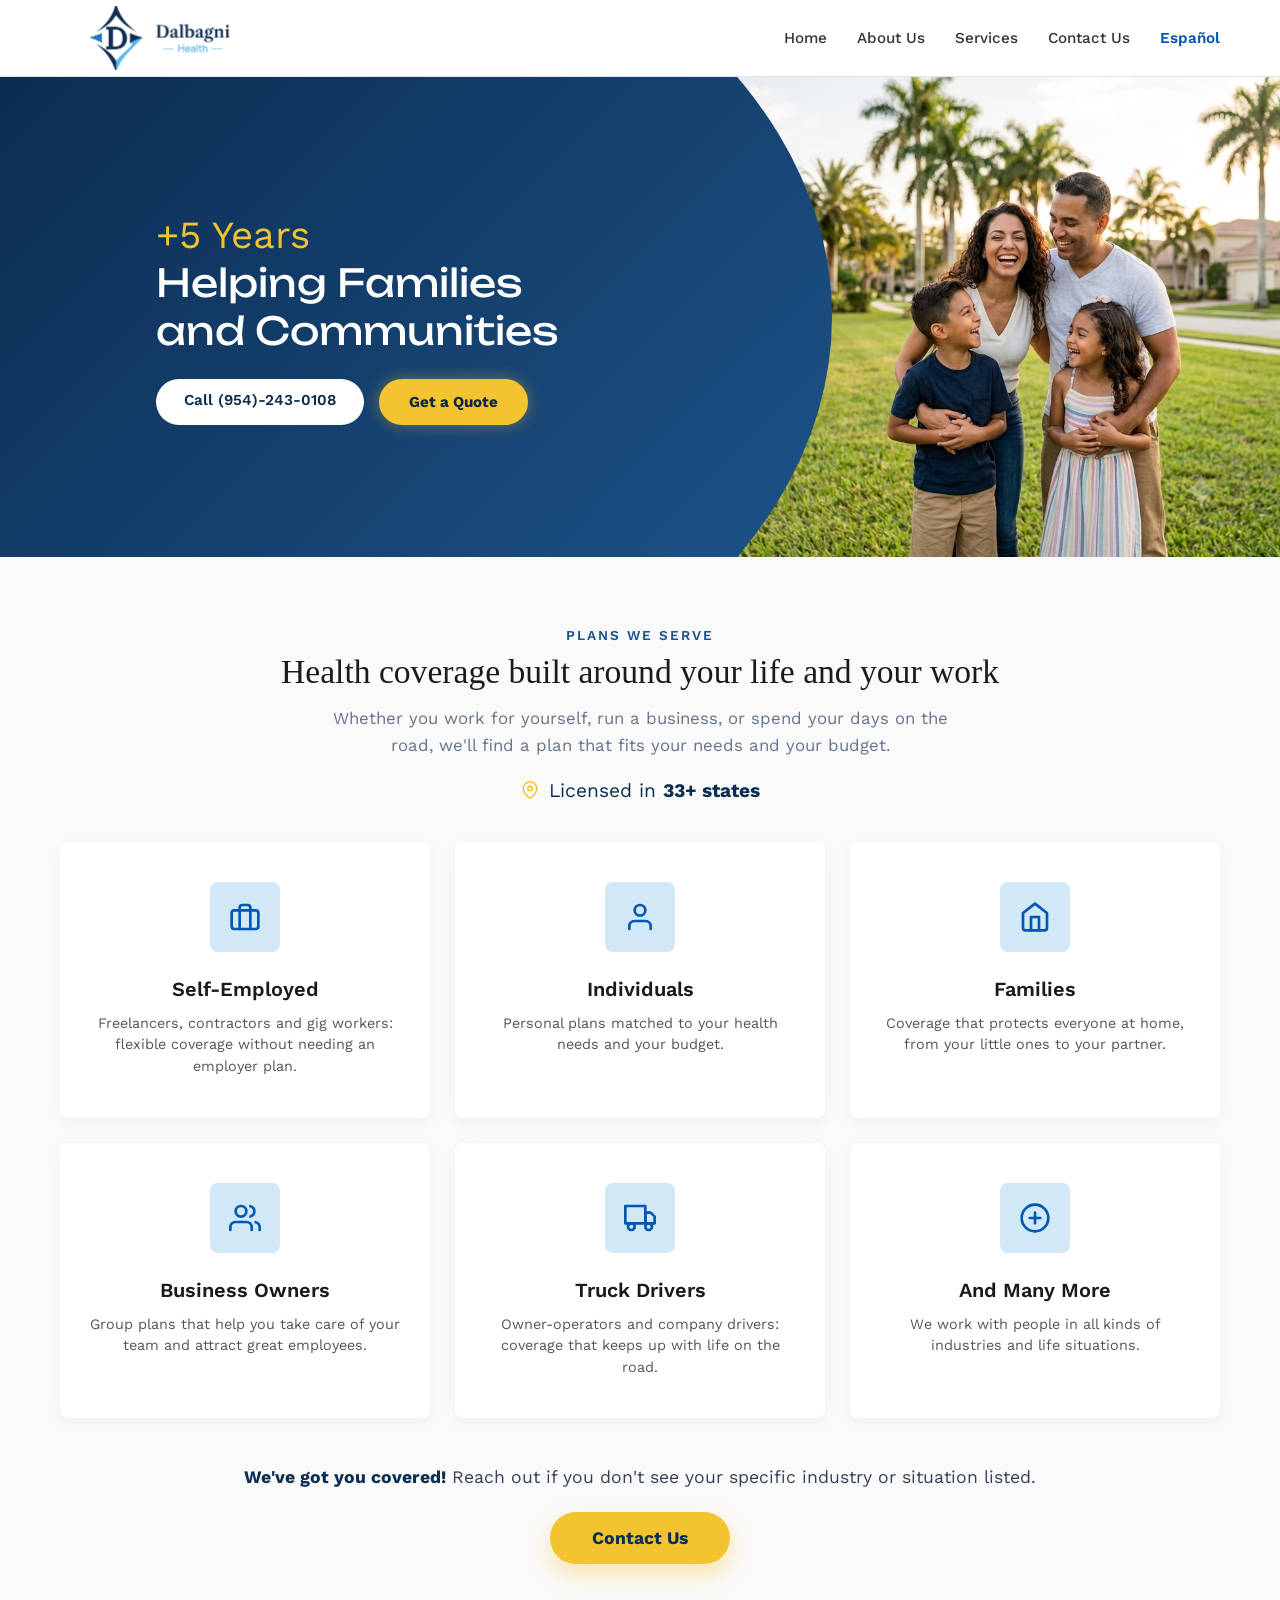
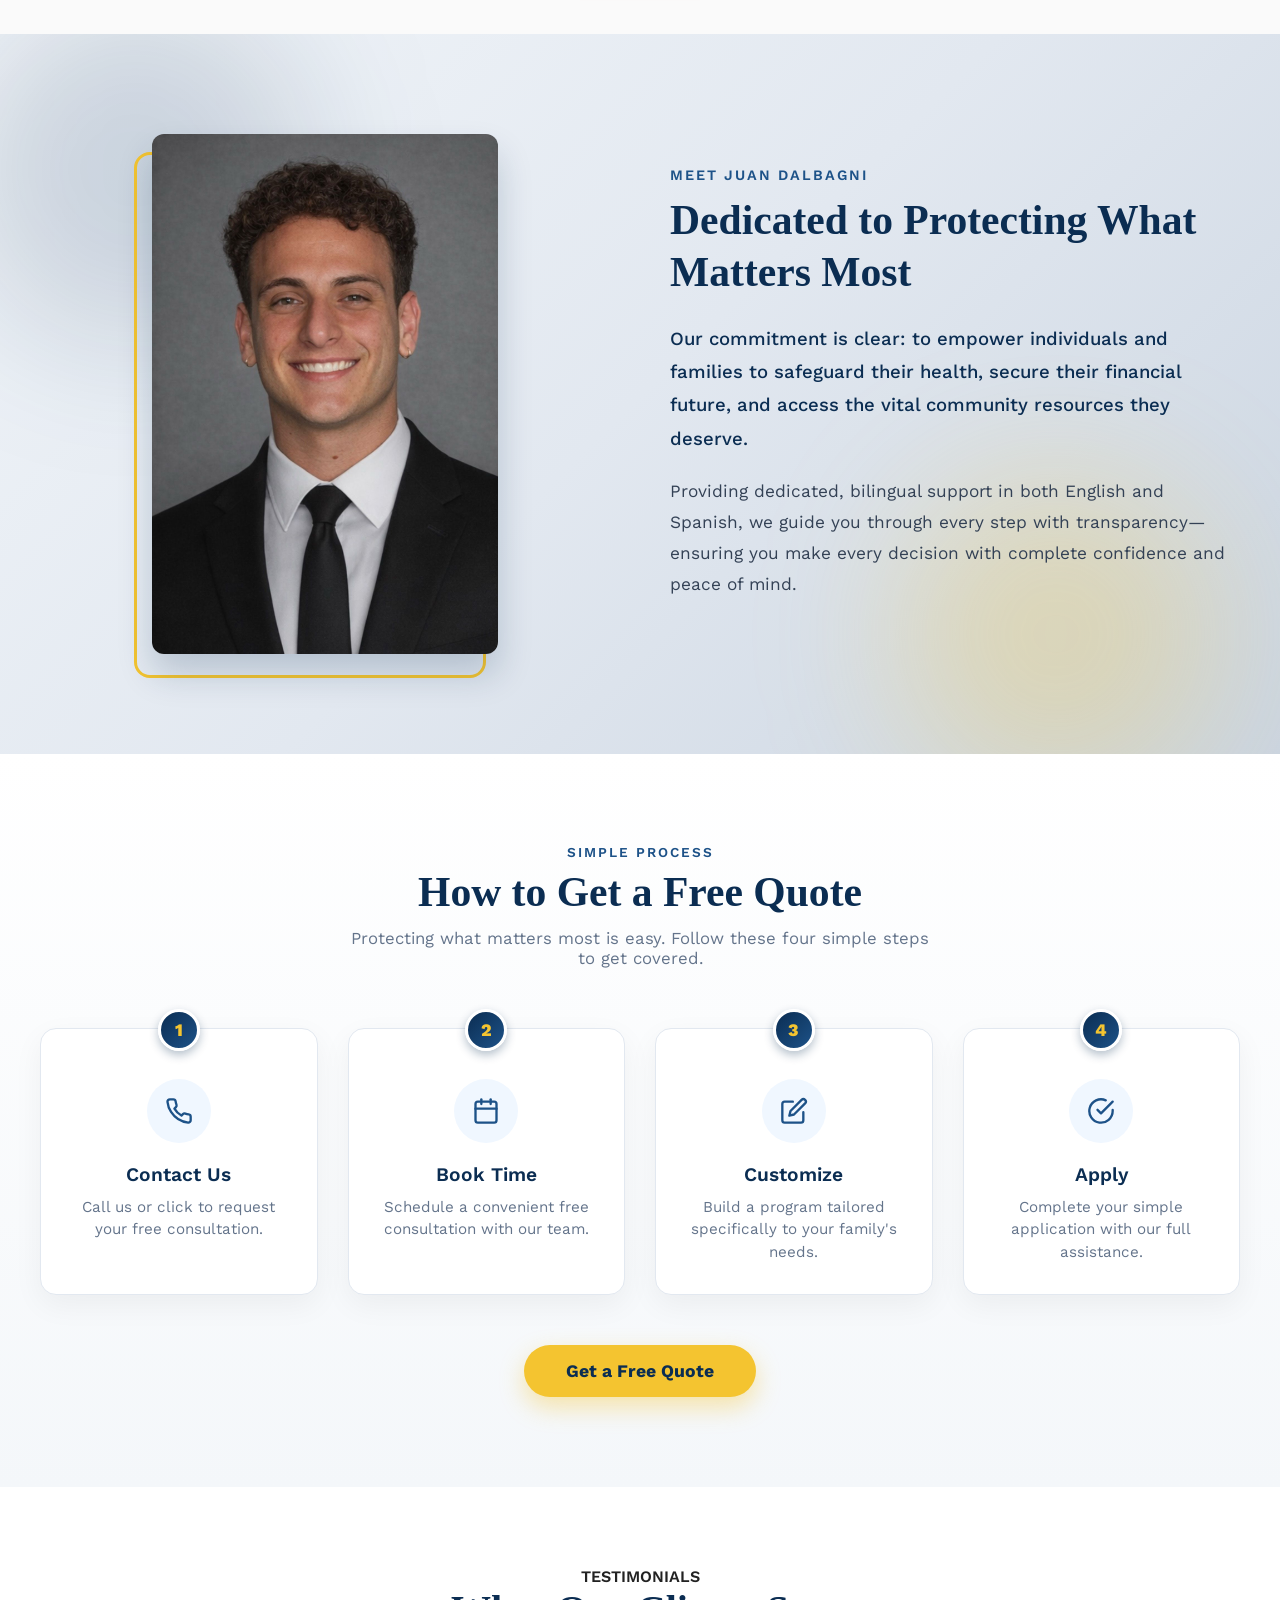
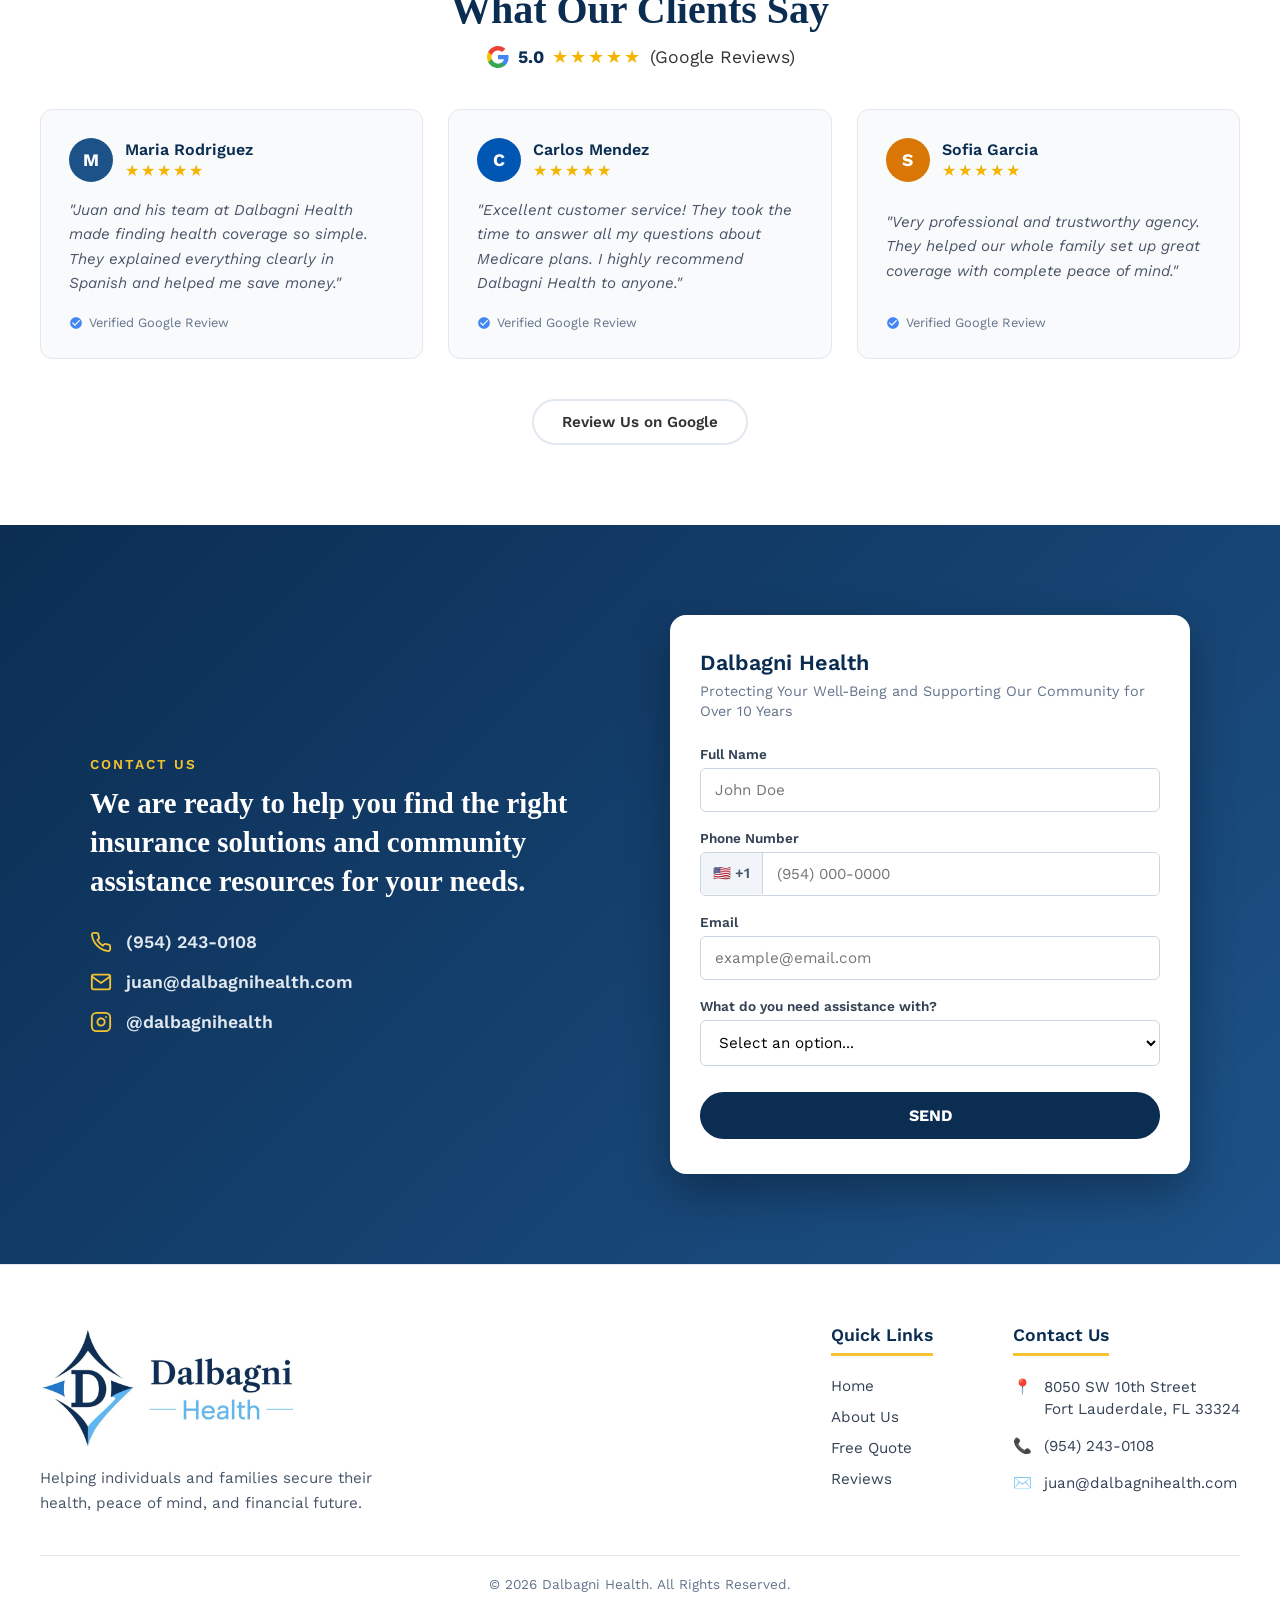
==== frontendJuanse/index.html @ 3d345c30 "Rewrite Plans We Serve section - Remove the Medicare card - Add cards for Self-Employed, Individuals" ====
<!DOCTYPE html>
<html lang="en">
<head>
    <meta charset="UTF-8">
    <meta name="viewport" content="width=device-width, initial-scale=1.0, maximum-scale=1.0, user-scalable=no">
    <title>Dalbagni Health | Health Insurance</title>
    <!-- Fonts: Work Sans (body, subheads) and Unbounded (H1s) -->
    <link rel="preconnect" href="https://fonts.googleapis.com">
    <link rel="preconnect" href="https://fonts.gstatic.com" crossorigin>
    <link href="https://fonts.googleapis.com/css2?family=Unbounded:wght@400&family=Work+Sans:wght@400;600;700&display=swap" rel="stylesheet">
    <link rel="icon" type="image/png" href="images/favicon.png">
    <link rel="apple-touch-icon" href="images/apple-touch-icon.png">
    <link rel="stylesheet" href="style.css">
</head>
<body>

    <!-- Header Section -->
    <header class="navbar">
        <div class="nav-container">
            <div class="logo-area">
                <img src="images/logo.png" alt="Dalbagni Health Logo" class="site-logo">
                </div>
            
            <nav class="nav-links">
                <a href="#home" data-en="Home" data-es="Inicio">Home</a>
                <a href="#about-us" data-en="About Us" data-es="Nosotros">About Us</a>
                <a href="#services" data-en="Services" data-es="Servicios">Services</a>
                <a href="#contact" data-en="Contact Us" data-es="Contacto">Contact Us</a>
                <a href="#espanol" id="lang-toggle" class="lang-link">Español</a>
            </nav>
        </div>
    </header>

    <!-- Split Blue Hero Banner -->
    <section id="home" class="curved-hero">
    <div class="curved-hero-overlay">
        <div class="curved-hero-content">
            <h1 data-en="<span class='hero-years'>+5 Years</span><br>Helping Families<br>and Communities" data-es="<span class='hero-years'>+5 Años</span><br>Ayudando a Familias<br>y Comunidades"><span class="hero-years">+5 Years</span><br>Helping Families<br>and Communities</h1>
            <div class="hero-actions">
                <!-- Main Header / Navbar CTA -->
                <a href="tel:9542430108" class="btn btn-dark" data-en="Call (954)-243-0108" data-es="Llamar (954)-243-0108">Call (954)-243-0108</a>
                <a href="quote.html" class="btn btn-outline" data-en="Get a Quote" data-es="Obtener Cotización">Get a Quote</a>
            </div>
        </div>
    </div>
    <div class="curved-hero-image">
        <img src="images/family.png" alt="Happy Family">
    </div>
    </section>
    
    <!-- 3 Option Cards Section -->
    <section id="services" class="solutions-section">
        <span class="section-subtitle" data-en="PLANS WE SERVE" data-es="PLANES QUE OFRECEMOS">PLANS WE SERVE</span>
        <h2 data-en="Health coverage built around your life and your work" data-es="Cobertura de salud diseñada para su vida y su trabajo">Health coverage built around your life and your work</h2>
        <p class="solutions-intro" data-en="Whether you work for yourself, run a business, or spend your days on the road, we'll find a plan that fits your needs and your budget." data-es="Ya sea que trabaje por cuenta propia, tenga un negocio o pase sus días en la carretera, le ayudamos a encontrar un plan que se ajuste a sus necesidades y a su presupuesto.">Whether you work for yourself, run a business, or spend your days on the road, we'll find a plan that fits your needs and your budget.</p>

        <div class="states-badge">
            <svg width="18" height="18" viewBox="0 0 24 24" fill="none" stroke="currentColor" stroke-width="2" stroke-linecap="round" stroke-linejoin="round"><path d="M21 10c0 7-9 13-9 13s-9-6-9-13a9 9 0 0 1 18 0z"/><circle cx="12" cy="10" r="3"/></svg>
            <span data-en="Licensed in <strong>33+ states</strong>" data-es="Licenciados en <strong>más de 33 estados</strong>">Licensed in <strong>33+ states</strong></span>
        </div>

        <div class="cards-grid">
            <!-- Self-Employed -->
            <div class="card">
                <div class="card-icon">
                    <svg width="32" height="32" viewBox="0 0 24 24" fill="none" stroke="#0056B3" stroke-width="2" stroke-linecap="round" stroke-linejoin="round"><rect x="2" y="7" width="20" height="14" rx="2" ry="2"/><path d="M16 21V5a2 2 0 0 0-2-2h-4a2 2 0 0 0-2 2v16"/></svg>
                </div>
                <h3 data-en="Self-Employed" data-es="Trabajadores Independientes">Self-Employed</h3>
                <p data-en="Freelancers, contractors and gig workers: flexible coverage without needing an employer plan." data-es="Freelancers, contratistas y trabajadores por cuenta propia: cobertura flexible sin depender de un empleador.">Freelancers, contractors and gig workers: flexible coverage without needing an employer plan.</p>
            </div>

            <!-- Individuals -->
            <div class="card">
                <div class="card-icon">
                    <svg width="32" height="32" viewBox="0 0 24 24" fill="none" stroke="#0056B3" stroke-width="2" stroke-linecap="round" stroke-linejoin="round"><path d="M20 21v-2a4 4 0 0 0-4-4H8a4 4 0 0 0-4 4v2"/><circle cx="12" cy="7" r="4"/></svg>
                </div>
                <h3 data-en="Individuals" data-es="Individuos">Individuals</h3>
                <p data-en="Personal plans matched to your health needs and your budget." data-es="Planes personales que se ajustan a sus necesidades de salud y a su presupuesto.">Personal plans matched to your health needs and your budget.</p>
            </div>

            <!-- Families -->
            <div class="card">
                <div class="card-icon">
                    <svg width="32" height="32" viewBox="0 0 24 24" fill="none" stroke="#0056B3" stroke-width="2" stroke-linecap="round" stroke-linejoin="round"><path d="M3 9l9-7 9 7v11a2 2 0 0 1-2 2H5a2 2 0 0 1-2-2z"/><polyline points="9 22 9 12 15 12 15 22"/></svg>
                </div>
                <h3 data-en="Families" data-es="Familias">Families</h3>
                <p data-en="Coverage that protects everyone at home, from your little ones to your partner." data-es="Cobertura que protege a todos en casa, desde los más pequeños hasta su pareja.">Coverage that protects everyone at home, from your little ones to your partner.</p>
            </div>

            <!-- Business Owners -->
            <div class="card">
                <div class="card-icon">
                    <svg width="32" height="32" viewBox="0 0 24 24" fill="none" stroke="#0056B3" stroke-width="2" stroke-linecap="round" stroke-linejoin="round"><path d="M17 21v-2a4 4 0 0 0-4-4H5a4 4 0 0 0-4 4v2"/><circle cx="9" cy="7" r="4"/><path d="M23 21v-2a4 4 0 0 0-3-3.87"/><path d="M16 3.13a4 4 0 0 1 0 7.75"/></svg>
                </div>
                <h3 data-en="Business Owners" data-es="Dueños de Negocios">Business Owners</h3>
                <p data-en="Group plans that help you take care of your team and attract great employees." data-es="Planes grupales que le ayudan a cuidar a su equipo y atraer buenos empleados.">Group plans that help you take care of your team and attract great employees.</p>
            </div>

            <!-- Truck Drivers -->
            <div class="card">
                <div class="card-icon">
                    <svg width="32" height="32" viewBox="0 0 24 24" fill="none" stroke="#0056B3" stroke-width="2" stroke-linecap="round" stroke-linejoin="round"><rect x="1" y="3" width="15" height="13"/><polygon points="16 8 20 8 23 11 23 16 16 16 16 8"/><circle cx="5.5" cy="18.5" r="2.5"/><circle cx="18.5" cy="18.5" r="2.5"/></svg>
                </div>
                <h3 data-en="Truck Drivers" data-es="Camioneros">Truck Drivers</h3>
                <p data-en="Owner-operators and company drivers: coverage that keeps up with life on the road." data-es="Operadores independientes y conductores de empresa: cobertura que se adapta a la vida en la carretera.">Owner-operators and company drivers: coverage that keeps up with life on the road.</p>
            </div>

            <!-- And Many More -->
            <div class="card">
                <div class="card-icon">
                    <svg width="32" height="32" viewBox="0 0 24 24" fill="none" stroke="#0056B3" stroke-width="2" stroke-linecap="round" stroke-linejoin="round"><circle cx="12" cy="12" r="10"/><line x1="12" y1="8" x2="12" y2="16"/><line x1="8" y1="12" x2="16" y2="12"/></svg>
                </div>
                <h3 data-en="And Many More" data-es="Y Muchos Más">And Many More</h3>
                <p data-en="We work with people in all kinds of industries and life situations." data-es="Trabajamos con personas de todo tipo de industrias y situaciones de vida.">We work with people in all kinds of industries and life situations.</p>
            </div>
        </div>

        <!-- Call to Action -->
        <div class="solutions-cta">
            <p>
                <strong data-en="We've got you covered!" data-es="¡Lo tenemos cubierto!">We've got you covered!</strong>
                <span data-en="Reach out if you don't see your specific industry or situation listed." data-es="Comuníquese con nosotros si no ve su industria o situación en la lista.">Reach out if you don't see your specific industry or situation listed.</span>
            </p>
            <a href="#contact" class="btn-quote-cta" data-en="Contact Us" data-es="Contáctenos">Contact Us</a>
        </div>
    </section>
    
    <!-- About Us Section -->
    <section id="about-us" class="about-section">
    <!-- Decorative background glow elements -->
    <div class="about-bg-shape shape-1"></div>
    <div class="about-bg-shape shape-2"></div>

    <div class="about-container">
        <div class="about-image">
            <div class="about-image-wrapper">
                <img src="images/about-us.jpeg" alt="About Dalbagni Health">
            </div>
        </div>

        <div class="about-content">
            <span class="section-subtitle">Meet Juan Dalbagni</span>
            <h2>Dedicated to Protecting What Matters Most</h2>
            
            <p data-en="Our commitment is clear: to empower individuals and families to safeguard their health, secure their financial future, and access the vital community resources they deserve." data-es="Nuestro compromiso es claro: capacitar a personas y familias para proteger su salud, asegurar su futuro financiero y acceder a los recursos comunitarios vitales que merecen.">
                Our commitment is clear: to empower individuals and families to safeguard their health, secure their financial future, and access the vital community resources they deserve.
            </p>
            
            <p data-en="Providing dedicated, bilingual support in both English and Spanish, we guide you through every step with transparency—ensuring you make every decision with complete confidence and peace of mind." data-es="Brindando apoyo dedicado y bilingüe tanto en inglés como en español, lo guiamos en cada paso con transparencia, asegurando que tome cada decisión con total confianza y tranquilidad.">
                Providing dedicated, bilingual support in both English and Spanish, we guide you through every step with transparency—ensuring you make every decision with complete confidence and peace of mind.
            </p>
        </div>
    </div>
</section>

    <!-- How to Get a Free Quote Section -->
<section id="quote" class="quote-steps-section">
    <div class="quote-steps-container">
        <span class="section-subtitle" data-en="Simple Process" data-es="Proceso Simple">Simple Process</span>
        <h2 data-en="How to Get a Free Quote" data-es="Cómo Obtener una Cotización Gratis">How to Get a Free Quote</h2>
        <p class="section-description" data-en="Protecting what matters most is easy. Follow these four simple steps to get covered." data-es="Proteger lo que más importa es fácil. Siga estos cuatro sencillos pasos para obtener cobertura.">
            Protecting what matters most is easy. Follow these four simple steps to get covered.
        </p>
        
        <div class="steps-grid">
            <!-- Step 1 -->
            <div class="step-card">
                <div class="step-number">1</div>
                <div class="step-icon">
                    <svg width="28" height="28" viewBox="0 0 24 24" fill="none" stroke="currentColor" stroke-width="2" stroke-linecap="round" stroke-linejoin="round"><path d="M22 16.92v3a2 2 0 0 1-2.18 2 19.79 19.79 0 0 1-8.63-3.07 19.5 19.5 0 0 1-6-6 19.79 19.79 0 0 1-3.07-8.67A2 2 0 0 1 4.11 2h3a2 2 0 0 1 2 1.72 12.84 12.84 0 0 0 .7 2.81 2 2 0 0 1-.45 2.11L8.09 9.91a16 16 0 0 0 6 6l1.27-1.27a2 2 0 0 1 2.11-.45 12.84 12.84 0 0 0 2.81.7A2 2 0 0 1 22 16.92z"/></svg>
                </div>
                <h3 data-en="Contact Us" data-es="Contáctenos">Contact Us</h3>
                <p data-en="Call us or click to request your free consultation." data-es="Llámenos o haga clic para solicitar su consulta gratuita.">Call us or click to request your free consultation.</p>
            </div>

            <!-- Step 2 -->
            <div class="step-card">
                <div class="step-number">2</div>
                <div class="step-icon">
                    <svg width="28" height="28" viewBox="0 0 24 24" fill="none" stroke="currentColor" stroke-width="2" stroke-linecap="round" stroke-linejoin="round"><rect x="3" y="4" width="18" height="18" rx="2" ry="2"/><line x1="16" y1="2" x2="16" y2="6"/><line x1="8" y1="2" x2="8" y2="6"/><line x1="3" y1="10" x2="21" y2="10"/></svg>
                </div>
                <h3 data-en="Book Time" data-es="Agende una Cita">Book Time</h3>
                <p data-en="Schedule a convenient free consultation with our team." data-es="Programe una consulta gratuita y conveniente con nuestro equipo.">Schedule a convenient free consultation with our team.</p>
            </div>

            <!-- Step 3 -->
            <div class="step-card">
                <div class="step-number">3</div>
                <div class="step-icon">
                    <svg width="28" height="28" viewBox="0 0 24 24" fill="none" stroke="currentColor" stroke-width="2" stroke-linecap="round" stroke-linejoin="round"><path d="M11 4H4a2 2 0 0 0-2 2v14a2 2 0 0 0 2 2h14a2 2 0 0 0 2-2v-7"/><path d="M18.5 2.5a2.121 2.121 0 0 1 3 3L12 15l-4 1 1-4 9.5-9.5z"/></svg>
                </div>
                <h3 data-en="Customize" data-es="Personalice">Customize</h3>
                <p data-en="Build a program tailored specifically to your family's needs." data-es="Diseñe un programa adaptado específicamente a las necesidades de su familia.">Build a program tailored specifically to your family's needs.</p>
            </div>

            <!-- Step 4 -->
            <div class="step-card">
                <div class="step-number">4</div>
                <div class="step-icon">
                    <svg width="28" height="28" viewBox="0 0 24 24" fill="none" stroke="currentColor" stroke-width="2" stroke-linecap="round" stroke-linejoin="round"><path d="M22 11.08V12a10 10 0 1 1-5.93-9.14"/><polyline points="22 4 12 14.01 9 11.01"/></svg>
                </div>
                <h3 data-en="Apply" data-es="Aplique">Apply</h3>
                <p data-en="Complete your simple application with our full assistance." data-es="Complete su solicitud de manera sencilla con nuestra asistencia integral.">Complete your simple application with our full assistance.</p>
            </div>
        </div>

        <div class="quote-cta-wrapper">
            <a href="quote.html" class="btn btn-quote-cta" data-en="Get a Free Quote" data-es="Obtener Cotización Gratis">Get a Free Quote</a>
        </div>
    </div>
</section>

    <!-- Client Reviews Section -->
    <section id="reviews" class="reviews-section">
        <div class="reviews-container">
            <div class="google-rating-header">
                <span class="section-subtitle" data-en="TESTIMONIALS" data-es="TESTIMONIOS">TESTIMONIALS</span>
                <h2 data-en="What Our Clients Say" data-es="Lo que dicen nuestros clientes">What Our Clients Say</h2>
                
                <div class="google-score-box">
                    <svg width="24" height="24" viewBox="0 0 24 24"><path fill="#4285F4" d="M22.56 12.25c0-.78-.07-1.53-.2-2.25H12v4.26h5.92c-.26 1.37-1.04 2.53-2.21 3.31v2.77h3.57c2.08-1.92 3.28-4.74 3.28-8.09z"/><path fill="#34A853" d="M12 23c2.97 0 5.46-.98 7.28-2.66l-3.57-2.77c-.98.66-2.23 1.06-3.71 1.06-2.86 0-5.29-1.93-6.16-4.53H2.18v2.84C3.99 20.53 7.7 23 12 23z"/><path fill="#FBBC05" d="M5.84 14.09c-.22-.66-.35-1.36-.35-2.09s.13-1.43.35-2.09V7.06H2.18C1.43 8.55 1 10.22 1 12s.43 3.45 1.18 4.94l2.85-2.22.81-.63z"/><path fill="#EA4335" d="M12 5.38c1.62 0 3.06.56 4.21 1.64l3.15-3.15C17.45 2.09 14.97 1 12 1 7.7 1 3.99 3.47 2.18 7.06l3.66 2.84c.87-2.6 3.3-4.52 6.16-4.52z"/></svg>
                    <span class="score">5.0</span>
                    <div class="stars">★★★★★</div>
                    <span class="review-count" data-en="(Google Reviews)" data-es="(Reseñas de Google)">(Google Reviews)</span>
                </div>
            </div>

            <div class="reviews-grid">
                <!-- Review 1 -->
                <div class="review-card">
                    <div class="reviewer-info">
                        <div class="avatar">M</div>
                        <div>
                            <h4>Maria Rodriguez</h4>
                            <span class="stars">★★★★★</span>
                        </div>
                    </div>
                    <p data-en='"Juan and his team at Dalbagni Health made finding health coverage so simple. They explained everything clearly in Spanish and helped me save money."' data-es='"Juan y su equipo en Dalbagni Health hicieron que encontrar cobertura de salud fuera muy sencillo. Me explicaron todo claramente en español y me ayudaron a ahorrar dinero."'>"Juan and his team at Dalbagni Health made finding health coverage so simple. They explained everything clearly in Spanish and helped me save money."</p>
                    <span class="google-verified"><svg width="14" height="14" viewBox="0 0 24 24" fill="#4285F4"><path d="M12 2C6.48 2 2 6.48 2 12s4.48 10 10 10 10-4.48 10-10S17.52 2 12 2zm-2 15l-5-5 1.41-1.41L10 14.17l7.59-7.59L19 8l-9 9z"/></svg> Verified Google Review</span>
                </div>

                <!-- Review 2 -->
                <div class="review-card">
                    <div class="reviewer-info">
                        <div class="avatar avatar-blue">C</div>
                        <div>
                            <h4>Carlos Mendez</h4>
                            <span class="stars">★★★★★</span>
                        </div>
                    </div>
                    <p data-en='"Excellent customer service! They took the time to answer all my questions about Medicare plans. I highly recommend Dalbagni Health to anyone."' data-es='"¡Excelente servicio al cliente! Se tomaron el tiempo para responder todas mis preguntas sobre los planes de Medicare. Recomiendo Dalbagni Health a cualquiera."'>"Excellent customer service! They took the time to answer all my questions about Medicare plans. I highly recommend Dalbagni Health to anyone."</p>
                    <span class="google-verified"><svg width="14" height="14" viewBox="0 0 24 24" fill="#4285F4"><path d="M12 2C6.48 2 2 6.48 2 12s4.48 10 10 10 10-4.48 10-10S17.52 2 12 2zm-2 15l-5-5 1.41-1.41L10 14.17l7.59-7.59L19 8l-9 9z"/></svg> Verified Google Review</span>
                </div>

                <!-- Review 3 -->
                <div class="review-card">
                    <div class="reviewer-info">
                        <div class="avatar avatar-gold">S</div>
                        <div>
                            <h4>Sofia Garcia</h4>
                            <span class="stars">★★★★★</span>
                        </div>
                    </div>
                    <p data-en='"Very professional and trustworthy agency. They helped our whole family set up great coverage with complete peace of mind."' data-es='"Una agencia muy profesional y de confianza. Ayudaron a toda nuestra familia a contratar una excelente cobertura con total tranquilidad."'>"Very professional and trustworthy agency. They helped our whole family set up great coverage with complete peace of mind."</p>
                    <span class="google-verified"><svg width="14" height="14" viewBox="0 0 24 24" fill="#4285F4"><path d="M12 2C6.48 2 2 6.48 2 12s4.48 10 10 10 10-4.48 10-10S17.52 2 12 2zm-2 15l-5-5 1.41-1.41L10 14.17l7.59-7.59L19 8l-9 9z"/></svg> Verified Google Review</span>
                </div>
            </div>

            <div class="reviews-cta">
                <a href="https://maps.google.com" target="_blank" rel="noopener noreferrer" class="btn btn-google" data-en="Review Us on Google" data-es="Escríbanos una reseña en Google">Review Us on Google</a>
            </div>
        </div>
    </section>

    <!-- Contact Us Section -->
    <section id="contact" class="contact-section">
        <div class="contact-container">
            <div class="contact-info">
                <span class="section-subtitle" data-en="CONTACT US" data-es="CONTÁCTENOS">CONTACT US</span>
                <h2 data-en="We are ready to help you find the right insurance solutions and community assistance resources for your needs." data-es="Estamos listos para ayudarle a encontrar las soluciones de seguros y recursos de asistencia comunitaria adecuados para sus necesidades.">We are ready to help you find the right insurance solutions and community assistance resources for your needs.</h2>
                
                <div class="info-list">
                    <div class="info-item">
                        <svg width="22" height="22" viewBox="0 0 24 24" fill="none" stroke="currentColor" stroke-width="2"><path d="M22 16.92v3a2 2 0 0 1-2.18 2 19.79 19.79 0 0 1-8.63-3.07 19.5 19.5 0 0 1-6-6 19.79 19.79 0 0 1-3.07-8.67A2 2 0 0 1 4.11 2h3a2 2 0 0 1 2 1.72 12.84 12.84 0 0 0 .7 2.81 2 2 0 0 1-.45 2.11L8.09 9.91a16 16 0 0 0 6 6l1.27-1.27a2 2 0 0 1 2.11-.45 12.84 12.84 0 0 0 2.81.7A2 2 0 0 1 22 16.92z"/></svg>
                        <a href="tel:9542430108">(954) 243-0108</a>
                    </div>
                    <div class="info-item">
                        <svg width="22" height="22" viewBox="0 0 24 24" fill="none" stroke="currentColor" stroke-width="2"><path d="M4 4h16c1.1 0 2 .9 2 2v12c0 1.1-.9 2-2 2H4c-1.1 0-2-.9-2-2V6c0-1.1.9-2 2-2z"/><polyline points="22,6 12,13 2,6"/></svg>
                        <a href="mailto:juan@dalbagnihealth.com">juan@dalbagnihealth.com</a>
                    </div>
                    <div class="info-item">
                    <svg width="22" height="22" viewBox="0 0 24 24" fill="none" stroke="currentColor" stroke-width="2" stroke-linecap="round" stroke-linejoin="round"><rect x="2" y="2" width="20" height="20" rx="5" ry="5"/><path d="M16 11.37A4 4 0 1 1 12.63 8 4 4 0 0 1 16 11.37z"/><line x1="17.5" y1="6.5" x2="17.51" y2="6.5"/></svg>
                    <a href="https://www.instagram.com/dalbagnihealth" target="_blank" rel="noopener noreferrer">@dalbagnihealth</a>
                </div>
                </div>
            </div>

            <div class="contact-form-card">
                <h3>Dalbagni Health</h3>
                <p data-en="Protecting Your Well-Being and Supporting Our Community for Over 10 Years" data-es="Protegiendo su bienestar y apoyando a nuestra comunidad por más de 10 años">Protecting Your Well-Being and Supporting Our Community for Over 10 Years</p>

                <form id="contact-form" class="contact-form">
                    <div class="form-group">
                        <label for="fullname" data-en="Full Name" data-es="Nombre Completo">Full Name</label>
                        <input type="text" id="fullname" name="fullname" placeholder="John Doe" required>
                    </div>

                    <div class="form-group">
                        <label for="phone" data-en="Phone Number" data-es="Número de Teléfono">Phone Number</label>
                        <div class="phone-input-group">
                            <span class="country-code">🇺🇸 +1</span>
                            <input type="tel" id="phone" name="phone" placeholder="(954) 000-0000" required>
                        </div>
                        <span id="contact-phone-error" style="color: #e74c3c; font-size: 0.85rem; display: none;" data-en="Please enter a valid 10-digit phone number." data-es="Ingrese un número de teléfono válido de 10 dígitos.">Please enter a valid 10-digit phone number.</span>
                    </div>

                    <div class="form-group">
                        <label for="email" data-en="Email" data-es="Correo Electrónico">Email</label>
                        <input type="email" id="email" name="email" placeholder="example@email.com" required>
                        <span id="contact-email-error" style="color: #e74c3c; font-size: 0.85rem; display: none;" data-en="Please enter a valid email address." data-es="Ingrese un correo electrónico válido.">Please enter a valid email address.</span>
                    </div>

                    <div class="form-group">
                        <label for="service" data-en="What do you need assistance with?" data-es="¿En qué necesita asistencia?">What do you need assistance with?</label>
                        <select id="service" name="service" required>
                            <option value="" disabled selected data-en="Select an option..." data-es="Seleccione una opción...">Select an option...</option>
                            <option value="individual" data-en="Individual & Family Health Plans" data-es="Planes de salud individuales y familiares">Individual & Family Health Plans</option>
                            <option value="business" data-en="Business / Small Group Health Insurance" data-es="Seguro de salud para empresas / grupos">Business / Group Health Insurance</option>
                            <option value="other" data-en="Other Resources & Assistance" data-es="Otros recursos y asistencia">Other Resources & Assistance</option>
                        </select>
                    </div>

                    <!-- Spam trap: hidden from people, bots tend to fill it in -->
                    <input type="text" name="website" tabindex="-1" autocomplete="off" aria-hidden="true" style="position: absolute; left: -9999px;">

                    <button type="submit" id="contact-submit-btn" class="btn btn-submit" data-en="SEND" data-es="ENVIAR">SEND</button>
                    
                    <!-- Inline Status Message Box -->
                    <div id="contact-response-message" style="margin-top: 15px; display: none;"></div>
                </form>
            </div>
        </div>
    </section>

    <!-- Language Toggle (shared with quote.html; remembers the choice across pages) -->
    <script src="lang.js"></script>

    <!-- Contact Form Async Submission Handler -->
    <script src="config.js"></script>
    <script src="validation.js"></script>
    <script>
        const contactForm = document.getElementById('contact-form');
        const contactFields = [
            { input: contactForm.email, error: document.getElementById('contact-email-error'), isValid: isValidEmail },
            { input: contactForm.phone, error: document.getElementById('contact-phone-error'), isValid: isValidPhone }
        ];
        attachFieldValidation(contactFields);
        attachPhoneFormatting(contactForm.phone);

        contactForm.addEventListener('submit', async function(e) {
            e.preventDefault();
            if (!validateFields(contactFields)) return;

            const submitBtn = document.getElementById('contact-submit-btn');
            const responseContainer = document.getElementById('contact-response-message');

            const isSpanish = currentLang === 'es';

            submitBtn.disabled = true;
            submitBtn.innerText = isSpanish ? 'Enviando...' : 'Sending...';
            responseContainer.style.display = 'none';

            const payload = {
                name: document.getElementById('fullname').value.trim(),
                phone: document.getElementById('phone').value.trim(),
                email: document.getElementById('email').value.trim(),
                service: document.getElementById('service').value,
                website: contactForm.website.value
            };

            try {
                const response = await fetch(`${API_BASE_URL}/api/submit-contact`, {
                    method: 'POST',
                    headers: { 'Content-Type': 'application/json' },
                    body: JSON.stringify(payload)
                });

                const result = await response.json();

                if (response.ok && result.success) {
                    responseContainer.style.color = '#0f5132';
                    responseContainer.style.backgroundColor = '#d1e7dd';
                    responseContainer.style.padding = '12px';
                    responseContainer.style.borderRadius = '6px';
                    responseContainer.style.textAlign = 'center';
                    responseContainer.style.fontSize = '14px';

                    responseContainer.innerText = isSpanish 
                        ? "Mensaje enviado. Un agente de Dalbagni Health se pondrá en contacto con usted en breve." 
                        : "Message sent. An agent with Dalbagni Health will get back to you shortly.";

                    responseContainer.style.display = 'block';
                    document.getElementById('contact-form').reset();
                } else {
                    throw new Error(result.message || 'Submission failed');
                }
            } catch (error) {
                console.error('Submission Error:', error);
                responseContainer.style.color = '#842029';
                responseContainer.style.backgroundColor = '#f8d7da';
                responseContainer.style.padding = '12px';
                responseContainer.style.borderRadius = '6px';
                responseContainer.style.textAlign = 'center';
                responseContainer.style.fontSize = '14px';

                responseContainer.innerText = isSpanish 
                    ? 'No se pudo enviar el mensaje. Por favor intente de nuevo.' 
                    : 'Unable to send message. Please try again later.';

                responseContainer.style.display = 'block';
            } finally {
                submitBtn.disabled = false;
                submitBtn.innerText = isSpanish ? 'ENVIAR' : 'SEND';
            }
            });
            
    </script>

    <footer class="site-footer">
    <div class="footer-container">
        <!-- Column 1: Company Info -->
        <div class="footer-col footer-about">
            <img src="images/logo-full.jpg" alt="Dalbagni Health" class="footer-logo" width="820" height="400" loading="lazy">
            <p data-en="Helping individuals and families secure their health, peace of mind, and financial future." data-es="Ayudando a personas y familias a asegurar su salud, tranquilidad y futuro financiero.">
                Helping individuals and families secure their health, peace of mind, and financial future.
            </p>
        </div>

        <!-- Column 2: Navigation Links -->
        <div class="footer-col">
            <h4 data-en="Quick Links" data-es="Enlaces Rápidos">Quick Links</h4>
            <ul class="footer-links">
                <li><a href="#home" data-en="Home" data-es="Inicio">Home</a></li>
                <li><a href="#about-us" data-en="About Us" data-es="Nosotros">About Us</a></li>
                <li><a href="quote.html" data-en="Free Quote" data-es="Cotización Gratis">Free Quote</a></li>
                <li><a href="#reviews" data-en="Reviews" data-es="Reseñas">Reviews</a></li>
            </ul>
        </div>

        <!-- Column 3: Contact Info -->
        <div class="footer-col">
            <h4 data-en="Contact Us" data-es="Contáctenos">Contact Us</h4>
            <ul class="footer-contact">
                <li>
                    <span class="contact-icon">📍</span>
                    <span>8050 SW 10th Street<br>Fort Lauderdale, FL 33324</span>
                </li>
                <li>
                    <span class="contact-icon">📞</span>
                    <a href="tel:9542430108">(954) 243-0108</a>
                </li>
                <li>
                    <span class="contact-icon">✉️</span>
                    <a href="mailto:juan@dalbagnihealth.com">juan@dalbagnihealth.com</a>
                </li>
            </ul>
        </div>

    </div>

    <!-- Footer Bottom Bar -->
    <div class="footer-bottom">
        <p>&copy; 2026 Dalbagni Health. All Rights Reserved.</p>
    </div>
</footer>
<script>
    // Automatically tracks a pageview when the site loads
    document.addEventListener("DOMContentLoaded", () => {
        fetch(`${API_BASE_URL}/api/track-view`, { method: 'POST' })
            .catch(err => console.error("Pageview tracking error:", err));
    });
</script>
</body>
</html>
---- frontendJuanse/style.css ----
* {
margin: 0;
padding: 0;
box-sizing: border-box;
/* Body font: Work Sans Regular */
font-family: 'Work Sans', -apple-system, BlinkMacSystemFont, "Segoe UI", Roboto, Helvetica, Arial, sans-serif;
}

/* Headline font: Unbounded Regular */
h1 {
font-family: 'Unbounded', 'Work Sans', sans-serif;
font-weight: 400;
}

/* Small titles and subheads: Work Sans SemiBold */
h3, h4, h5, h6, label, .section-subtitle, .subtitle {
font-weight: 600;
}

html, body {
width: 100%;
max-width: 100vw;
overflow-x: hidden;
background-color: #FAFAFA;
color: #222222;
}

html {
scroll-behavior: smooth;
}

/* Header Navbar */
.navbar {
background-color: #FFFFFF;
width: 100%;
border-bottom: 1px solid #E5E5E5;
}

.nav-container {
max-width: 1200px;
margin: auto;
padding: 6px 20px;
display: flex;
justify-content: space-between;
align-items: center;
}

.logo-area {
  position: relative;
  display: flex;
  align-items: center;
  overflow: hidden;
  height: 64px;
}

.site-logo {
  height: 112px;
  width: auto;
  display: block;
  margin: -24px 0;
}

.brand-name {
font-size: 1.5rem;
font-weight: 700;
font-style: italic;
color: #2FA2DF;
}

.nav-links {
display: flex;
align-items: center;
gap: 30px;
}

.nav-links a {
text-decoration: none;
color: #333333;
font-size: 0.95rem;
font-weight: 500;
}

.nav-links a:hover {
color: #0056B3;
}

.lang-link {
color: #0056B3 !important;
font-weight: 600 !important;
}

/* Hero Section */
.curved-hero {
position: relative;
width: 100%;
height: 480px;
display: flex;
overflow: hidden;
background-color: #0d3b66;
}

.curved-hero-image {
position: absolute;
top: 0;
right: 0;
width: 70%;
height: 100%;
z-index: 1;
}

.curved-hero-image img {
width: 100%;
height: 100%;
object-fit: cover;
object-position: center;
}

.curved-hero-overlay {
position: absolute;
top: 0;
left: 0;
width: 65%;
height: 100%;
background: linear-gradient(135deg, #0b2d52 0%, #1d5288 100%);
z-index: 2;
display: flex;
align-items: center;
justify-content: center;
padding: 0 40px;
clip-path: ellipse(85% 100% at 15% 50%);
}

.curved-hero-content {
max-width: 520px;
width: 100%;
margin: 0 auto;
color: #ffffff;
}

/* Gold "+5 Years" at the start of the hero heading */
.hero-years {
color: #f4c430;
}
/* "Dalbagni Insurance" Sub-Heading / Title */
.curved-hero-content h1 {
font-family: 'Unbounded', 'Work Sans', sans-serif;
font-size: 2.4rem;
font-weight: 400;
line-height: 1.25;
color: #ffffff;
margin-bottom: 24px;
}

.hero-actions {
display: flex;
gap: 15px;
}

/* Button Styles */
.btn {
padding: 12px 28px;
font-size: 0.95rem;
font-weight: 600;
text-decoration: none;
border-radius: 50px;
text-align: center;
}

.curved-hero-content .btn-dark {
background-color: #ffffff;
color: #0b2d52;
}

.curved-hero-content .btn-outline {
background-color: #F4C430;
color: #0B2545;
border: 2px solid #F4C430;
font-weight: 700;
position: relative;
box-shadow: 0 0 15px rgba(244, 196, 48, 0.4);
animation: pulse-glow 2.5s infinite;
transition: all 0.3s ease;
}

.curved-hero-content .btn-outline:hover {
background-color: #FFD700;
transform: translateY(-3px) scale(1.05);
box-shadow: 0 8px 25px rgba(244, 196, 48, 0.7);
}

@keyframes pulse-glow {
0% { box-shadow: 0 0 0 0 rgba(244, 196, 48, 0.7); }
70% { box-shadow: 0 0 0 12px rgba(244, 196, 48, 0); }
100% { box-shadow: 0 0 0 0 rgba(244, 196, 48, 0); }
}

/* Solutions Section */
.solutions-section {
max-width: 1200px;
margin: 70px auto;
padding: 0 20px;
text-align: center;
}

.solutions-section .section-subtitle {
font-size: 0.85rem;
color: #1d5288;
text-transform: uppercase;
letter-spacing: 2px;
display: block;
margin-bottom: 10px;
}

.solutions-section h2 {
font-family: Georgia, 'Times New Roman', serif;
font-size: 2.1rem;
font-weight: 400;
color: #1A1A1A;
margin-bottom: 14px;
max-width: 850px;
margin-left: auto;
margin-right: auto;
}

.solutions-intro {
font-size: 1.05rem;
color: #64748b;
line-height: 1.6;
max-width: 640px;
margin: 0 auto 20px;
}

/* "Licensed in 33+ states" line */
.states-badge {
display: inline-flex;
align-items: center;
gap: 10px;
color: #0b2d52;
font-size: 1.2rem;
margin-bottom: 40px;
}

.states-badge svg {
color: #f4c430;
flex-shrink: 0;
}

@media screen and (max-width: 600px) {
.states-badge {
font-size: 1rem;
}
}

.solutions-cta {
margin-top: 45px;
}

.solutions-cta p {
font-size: 1.1rem;
color: #334155;
line-height: 1.6;
margin-bottom: 20px;
}

.solutions-cta strong {
color: #0b2d52;
}

.cards-grid {
display: grid;
grid-template-columns: repeat(3, 1fr);
gap: 25px;
}

.card {
background: #FFFFFF;
border-radius: 8px;
padding: 40px 30px;
display: flex;
flex-direction: column;
align-items: center;
text-align: center;
box-shadow: 0 4px 15px rgba(0,0,0,0.05);
}

.card-icon {
width: 70px;
height: 70px;
background-color: #D1E9F6;
border-radius: 8px;
display: flex;
align-items: center;
justify-content: center;
margin-bottom: 25px;
}

.card h3 {
font-size: 1.25rem;
font-weight: 600;
color: #1A1A1A;
margin-bottom: 12px;
}

.card p {
font-size: 0.9rem;
color: #555555;
line-height: 1.5;
}

/* About Section - Modern Gradient & Shapes */
/* About Section Background & Layout */
#about-us.about-section {
position: relative;
padding: 100px 20px;
/* Soft slate-to-navy background gradient */
background: linear-gradient(135deg, #f1f5f9 0%, #e2e8f0 50%, #cbd5e1 100%) !important;
overflow: hidden;
}

/* Glowing Accent Circles */
.about-bg-shape {
position: absolute;
border-radius: 50%;
filter: blur(70px);
z-index: 1;
pointer-events: none;
}

.shape-1 {
width: 350px;
height: 350px;
background: rgba(11, 45, 82, 0.15); /* Primary Navy Glow */
top: -40px;
left: -40px;
}

.shape-2 {
width: 320px;
height: 320px;
background: rgba(244, 196, 48, 0.25); /* Gold Glow */
bottom: -40px;
right: 5%;
}

.about-container {
max-width: 1200px;
margin: 0 auto;
display: flex;
align-items: center;
gap: 60px;
position: relative;
z-index: 2;
}

/* Image Wrapper with Gold Accent Line */
.about-image {
flex: 1;
display: flex;
justify-content: center;
}

.about-image-wrapper {
position: relative;
}

.about-image-wrapper::before {
content: '';
position: absolute;
top: 18px;
left: -18px;
width: 100%;
height: 100%;
border: 3px solid #f4c430;
border-radius: 16px;
z-index: 0;
}

.about-image img {
position: relative;
z-index: 1;
width: 100%;
max-width: 450px;
height: 520px;
border-radius: 12px;
box-shadow: 0 20px 35px rgba(11, 45, 82, 0.2);
object-fit: cover;
object-position: center top;
display: block;
}

/* Typography Styling */
.about-content {
flex: 1;
}

.about-content .section-subtitle {
font-size: 0.9rem;
font-weight: 600;
color: #1d5288;
text-transform: uppercase;
letter-spacing: 2px;
display: block;
margin-bottom: 12px;
}

.about-content h2 {
font-family: Georgia, 'Times New Roman', serif;
font-size: 2.6rem;
color: #0b2d52;
margin-bottom: 24px;
line-height: 1.25;
}

.about-content p {
font-size: 1.08rem;
line-height: 1.8;
color: #334155;
margin-bottom: 20px;
}

.about-content p:first-of-type {
font-size: 1.16rem;
font-weight: 500;
color: #0b2d52;
}

/* Responsive Grid */
@media (max-width: 992px) {
.about-container {
flex-direction: column;
gap: 40px;
}
.about-image-wrapper::before {
display: none;
}
}

/* Enhanced Quote Steps Section */
.quote-steps-section {
padding: 90px 20px;
background: linear-gradient(180deg, #ffffff 0%, #f4f7fa 100%);
text-align: center;
}

.quote-steps-container {
max-width: 1200px;
margin: 0 auto;
}

.quote-steps-section .section-subtitle {
font-size: 0.85rem;
font-weight: 600;
color: #1d5288;
text-transform: uppercase;
letter-spacing: 2px;
margin-bottom: 8px;
display: block;
}

.quote-steps-section h2 {
font-family: Georgia, 'Times New Roman', serif;
font-size: 2.6rem;
color: #0b2d52;
margin-bottom: 12px;
}

.section-description {
font-size: 1.05rem;
color: #64748b;
max-width: 600px;
margin: 0 auto 60px auto;
}

/* Steps Grid Layout */
.steps-grid {
display: grid;
grid-template-columns: repeat(4, 1fr);
gap: 30px;
margin-bottom: 50px;
position: relative;
}

.step-card {
background-color: #ffffff;
border-radius: 16px;
padding: 40px 24px 30px 24px;
box-shadow: 0 10px 30px rgba(0, 0, 0, 0.05);
border: 1px solid #e2e8f0;
position: relative;
display: flex;
flex-direction: column;
align-items: center;
transition: all 0.3s cubic-bezier(0.165, 0.84, 0.44, 1);
}

.step-card:hover {
transform: translateY(-8px);
box-shadow: 0 20px 40px rgba(11, 45, 82, 0.12);
border-color: #cbd5e1;
}

/* Circular Number Badge */
.step-number {
position: absolute;
top: -20px;
background: linear-gradient(135deg, #0b2d52 0%, #1d5288 100%);
color: #f4c430;
font-weight: 800;
font-size: 1.1rem;
width: 42px;
height: 42px;
border-radius: 50%;
display: flex;
align-items: center;
justify-content: center;
box-shadow: 0 4px 10px rgba(11, 45, 82, 0.3);
border: 3px solid #ffffff;
}

/* Icon Container */
.step-icon {
width: 64px;
height: 64px;
background-color: #f0f7ff;
color: #1d5288;
border-radius: 50%;
display: flex;
align-items: center;
justify-content: center;
margin-top: 10px;
margin-bottom: 20px;
transition: background-color 0.3s ease, color 0.3s ease;
}

.step-card:hover .step-icon {
background-color: #0b2d52;
color: #f4c430;
}

.step-card h3 {
font-size: 1.2rem;
font-weight: 600;
color: #0b2d52;
margin-bottom: 10px;
}

.step-card p {
color: #64748b;
font-size: 0.95rem;
line-height: 1.5;
}

/* Glowing Pulsing Button */
.btn-quote-cta {
display: inline-block;
background-color: #f4c430;
color: #0b2d52;
font-size: 1.1rem;
font-weight: 700;
padding: 16px 42px;
border-radius: 50px;
text-decoration: none;
box-shadow: 0 10px 25px rgba(244, 196, 48, 0.4);
transition: all 0.3s ease;
}

.btn-quote-cta:hover {
background-color: #ffd700;
transform: translateY(-3px) scale(1.02);
box-shadow: 0 15px 30px rgba(244, 196, 48, 0.6);
}

/* Responsive adjustments */
@media (max-width: 992px) {
.steps-grid {
grid-template-columns: repeat(2, 1fr);
gap: 40px 25px;
}
}

@media (max-width: 600px) {
.steps-grid {
grid-template-columns: 1fr;
gap: 40px;
}
}

/* Reviews Section */
.reviews-section {
padding: 80px 20px;
background-color: #ffffff;
}

.reviews-container {
max-width: 1200px;
margin: 0 auto;
}

.google-rating-header {
text-align: center;
margin-bottom: 40px;
}

.google-rating-header h2 {
font-family: Georgia, 'Times New Roman', serif;
font-size: 2.5rem;
color: #0b2d52;
margin-bottom: 12px;
}

.google-score-box {
display: flex;
align-items: center;
justify-content: center;
gap: 8px;
font-size: 1.1rem;
color: #333333;
}

.google-score-box .score {
font-weight: 700;
color: #0b2d52;
}

.google-score-box .stars, .reviewer-info .stars {
color: #f4b400;
letter-spacing: 2px;
}

.reviews-grid {
display: grid;
grid-template-columns: repeat(3, 1fr);
gap: 25px;
margin-bottom: 40px;
}

.review-card {
background-color: #f8fafc;
border: 1px solid #e2e8f0;
border-radius: 12px;
padding: 28px;
display: flex;
flex-direction: column;
justify-content: space-between;
}

.reviewer-info {
display: flex;
align-items: center;
gap: 12px;
margin-bottom: 16px;
}

.avatar {
width: 44px;
height: 44px;
border-radius: 50%;
background-color: #1d5288;
color: #ffffff;
font-weight: 700;
display: flex;
align-items: center;
justify-content: center;
font-size: 1.1rem;
}

.avatar-blue { background-color: #0056b3; }
.avatar-gold { background-color: #d97706; }

.reviewer-info h4 {
font-size: 1rem;
color: #0b2d52;
margin-bottom: 2px;
}

.review-card p {
font-size: 0.95rem;
color: #4a5568;
line-height: 1.6;
font-style: italic;
margin-bottom: 20px;
}

.google-verified {
display: flex;
align-items: center;
gap: 6px;
font-size: 0.8rem;
color: #64748b;
}

.reviews-cta {
text-align: center;
}

.btn-google {
display: inline-block;
border: 2px solid #e2e8f0;
background-color: #ffffff;
color: #333333;
font-size: 0.95rem;
font-weight: 600;
padding: 12px 28px;
border-radius: 50px;
text-decoration: none;
}

/* Contact Us Section Layout */
.contact-section {
padding: 90px 20px;
/* Same navy gradient as the hero, so the page opens and closes in brand colors */
background: linear-gradient(135deg, #0b2d52 0%, #1d5288 100%);
}

.contact-container {
max-width: 1100px;
margin: 0 auto;
display: grid;
grid-template-columns: 1fr 1fr;
gap: 60px;
align-items: center;
}

.contact-info .section-subtitle {
font-size: 0.85rem;
font-weight: 600;
color: #f4c430;
letter-spacing: 2px;
display: block;
margin-bottom: 12px;
}

.contact-info h2 {
font-family: Georgia, 'Times New Roman', serif;
font-size: 1.8rem;
color: #ffffff;
line-height: 1.35;
margin-bottom: 30px;
}

.info-list {
display: flex;
flex-direction: column;
gap: 18px;
}

.info-item {
display: flex;
align-items: center;
gap: 14px;
color: #f4c430;
}

.info-item a {
font-size: 1.1rem;
font-weight: 600;
color: #e2e8f0;
text-decoration: none;
transition: color 0.2s ease;
}

.info-item a:hover {
color: #ffffff;
}

.contact-form-card {
background-color: #ffffff;
border-radius: 16px;
padding: 35px 30px;
box-shadow: 0 20px 45px rgba(0, 0, 0, 0.3);
border: none;
}

.contact-form-card h3 {
font-size: 1.35rem;
color: #0b2d52;
margin-bottom: 6px;
}

.contact-form-card p {
font-size: 0.9rem;
color: #64748b;
margin-bottom: 24px;
line-height: 1.4;
}

.contact-form {
display: flex;
flex-direction: column;
gap: 18px;
}

.form-group {
display: flex;
flex-direction: column;
gap: 6px;
text-align: left;
}

.form-group label {
font-size: 0.85rem;
font-weight: 600;
color: #334155;
}

.form-group input,
.form-group select {
width: 100%;
padding: 12px 14px;
border: 1px solid #cbd5e1;
border-radius: 6px;
font-size: 0.95rem;
outline: none;
background-color: #ffffff;
}

.phone-input-group {
display: flex;
align-items: center;
border: 1px solid #cbd5e1;
border-radius: 6px;
overflow: hidden;
}

.country-code {
background-color: #f1f5f9;
padding: 12px 12px;
font-size: 0.9rem;
font-weight: 600;
color: #475569;
border-right: 1px solid #cbd5e1;
white-space: nowrap;
}

.phone-input-group input {
border: none;
border-radius: 0;
}

.btn-submit {
background-color: #0b2d52;
color: #ffffff;
font-weight: 700;
font-size: 1rem;
padding: 14px;
border: none;
border-radius: 50px;
cursor: pointer;
margin-top: 8px;
}
/* Main Footer Structure */
.site-footer {
background-color: #ffffff;
color: #0b2d52;
border-top: 1px solid #e2e8f0;
padding: 60px 20px 20px 20px;
}

.footer-container {
max-width: 1200px;
margin: 0 auto;
display: grid;
/* Logo + blurb on the left, links and contact pushed to the right */
grid-template-columns: 1fr auto auto;
gap: 30px 80px;
align-items: start; /* Keeps column headers aligned at the top */
padding-bottom: 40px;
border-bottom: 1px solid #e2e8f0;
}

.footer-logo {
display: block;
width: 260px;
max-width: 100%;
height: auto;
margin-bottom: 15px;
}

.footer-about p {
max-width: 360px;
color: #475569;
font-size: 0.95rem;
line-height: 1.6;
}

.footer-col h4 {
font-size: 1.1rem;
color: #0b2d52;
margin-bottom: 20px;
font-weight: 600;
padding-bottom: 8px;
border-bottom: 3px solid #f4c430; /* Accent Gold */
display: inline-block;
}

.footer-links, .footer-contact {
list-style: none;
padding: 0;
margin: 0;
}

.footer-links li {
margin-bottom: 12px;
}

.footer-links a {
color: #334155;
text-decoration: none;
font-size: 0.95rem;
transition: color 0.3s ease, padding-left 0.3s ease;
}

.footer-links a:hover {
color: #1d5288;
padding-left: 5px;
}

.footer-contact li {
display: flex;
align-items: flex-start;
gap: 12px;
margin-bottom: 14px;
color: #334155;
font-size: 0.95rem;
line-height: 1.5;
}

.footer-contact a {
color: #334155;
text-decoration: none;
transition: color 0.3s ease;
}

.footer-contact a:hover {
color: #1d5288;
}

/* Footer Bottom Bar */
.footer-bottom {
max-width: 1200px;
margin: 0 auto;
padding-top: 20px;
text-align: center;
color: #64748b;
font-size: 0.85rem;
}

/* Clean Responsive Breakpoints */
@media (max-width: 992px) {
.footer-container {
grid-template-columns: 1fr 1fr;
gap: 35px;
}

.footer-about {
grid-column: 1 / -1;
}
}

@media (max-width: 600px) {
.footer-container {
grid-template-columns: 1fr;
gap: 30px;
}
}

/* ==========================================
STRICT MOBILE RESPONSIVE RULES (FIXES MOBILE)
========================================== */

@media screen and (max-width: 992px) {
.contact-container {
grid-template-columns: 1fr;
gap: 30px;
}

.steps-grid,
.reviews-grid {
grid-template-columns: repeat(2, 1fr);
}
}

@media screen and (max-width: 768px) {
/* Navbar Adjustment */
.nav-container {
flex-direction: column;
padding: 8px 15px 10px;
gap: 8px;
}

.logo-area {
height: 56px;
}

.nav-links {
flex-wrap: wrap;
justify-content: center;
gap: 10px 16px;
font-size: 0.88rem;
}

/* Converts curved hero to standard stacked mobile layout */
.curved-hero {
display: flex;
flex-direction: column;
height: auto;
min-height: auto;
background-color: #0b2d52;
}

.curved-hero-overlay {
position: relative;
width: 100%;
height: auto;
clip-path: none;
padding: 35px 20px;
display: flex;
justify-content: center;
}

.curved-hero-content {
width: 100%;
margin: 0;
text-align: center;
padding-left: 25px;
}

.curved-hero-content h1 {
font-size: 1.9rem;
line-height: 1.25;
margin-bottom: 20px;
}

.hero-actions {
flex-direction: column;
width: 100%;
gap: 10px;
}

.hero-actions .btn {
width: 100%;
display: block;
}

.curved-hero-image {
position: relative;
width: 100%;
height: 220px;
}

/* Stack Grids and Sections */
.cards-grid,
.steps-grid,
.reviews-grid {
grid-template-columns: 1fr;
gap: 20px;
}

.about-container {
flex-direction: column;
gap: 30px;
}

.solutions-section,
.about-section,
.quote-steps-section,
.reviews-section,
.contact-section {
padding: 45px 15px;
margin: 0 auto;
}
}
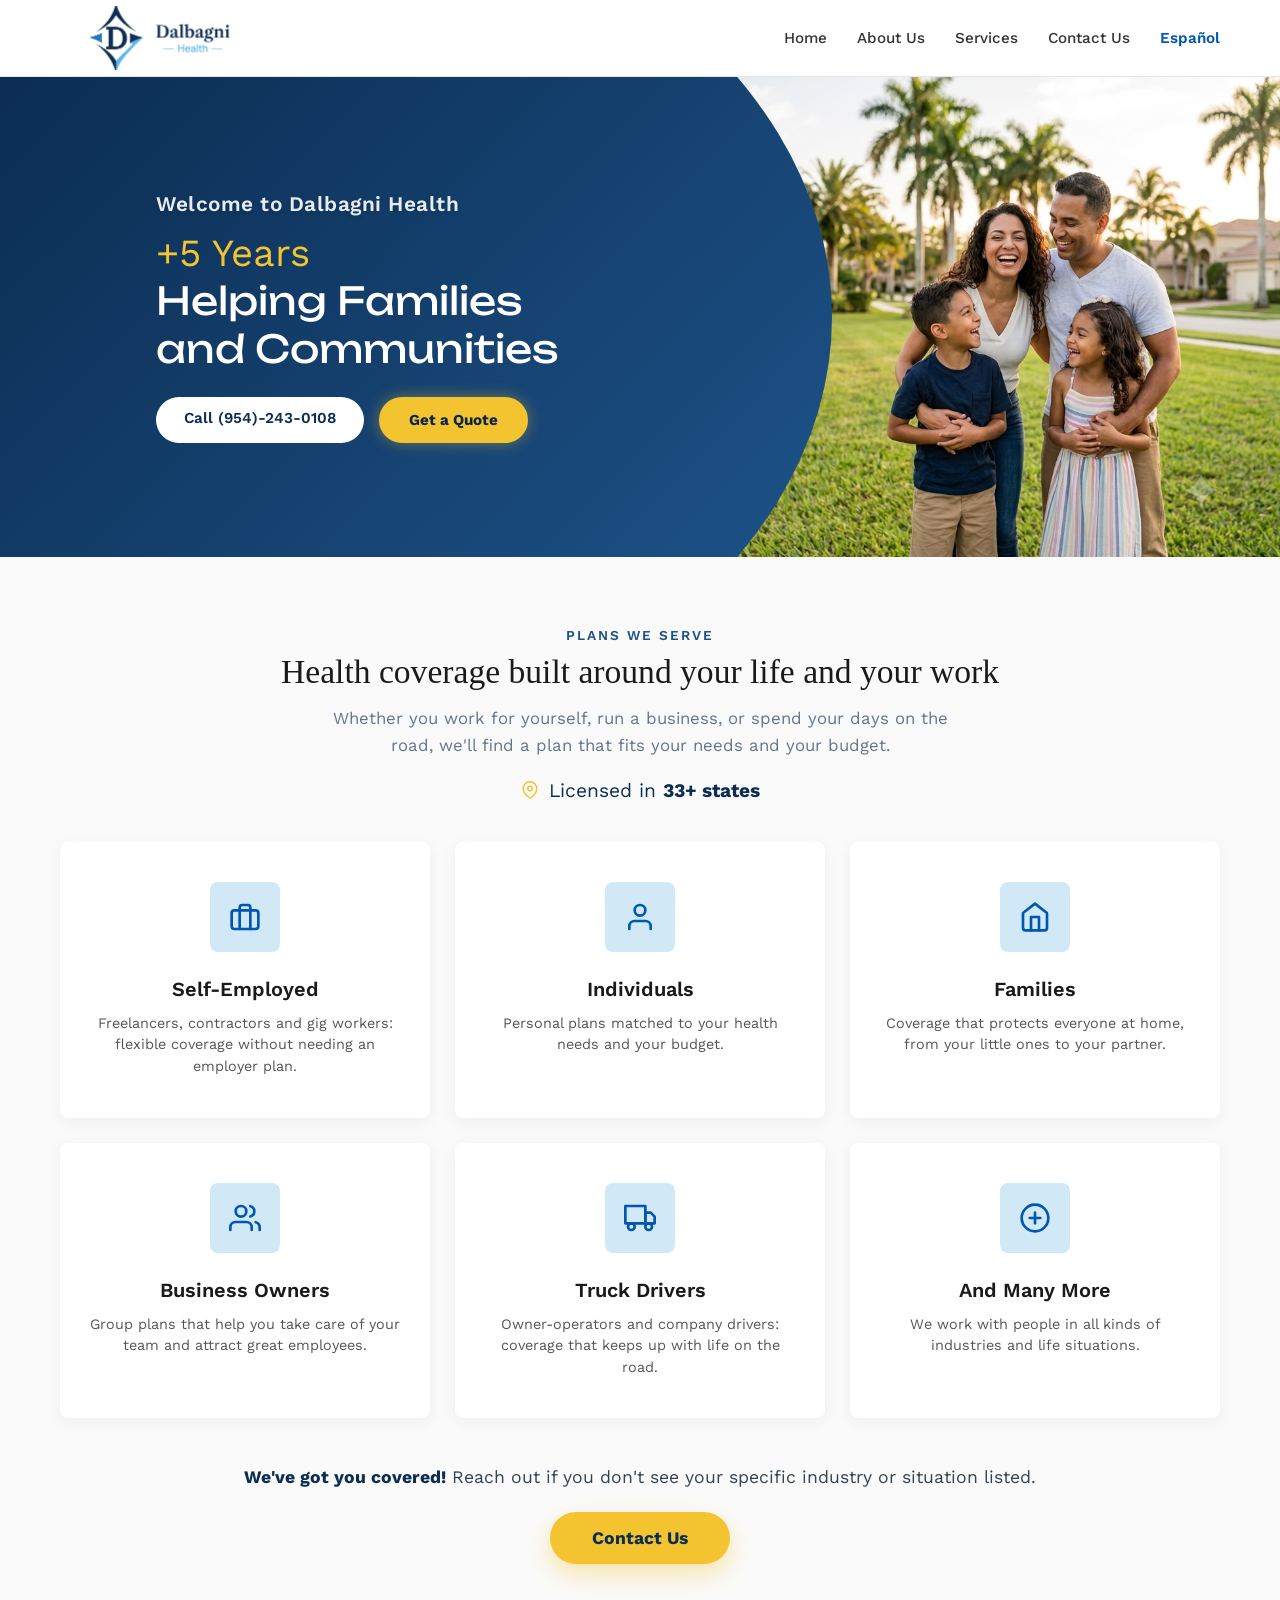
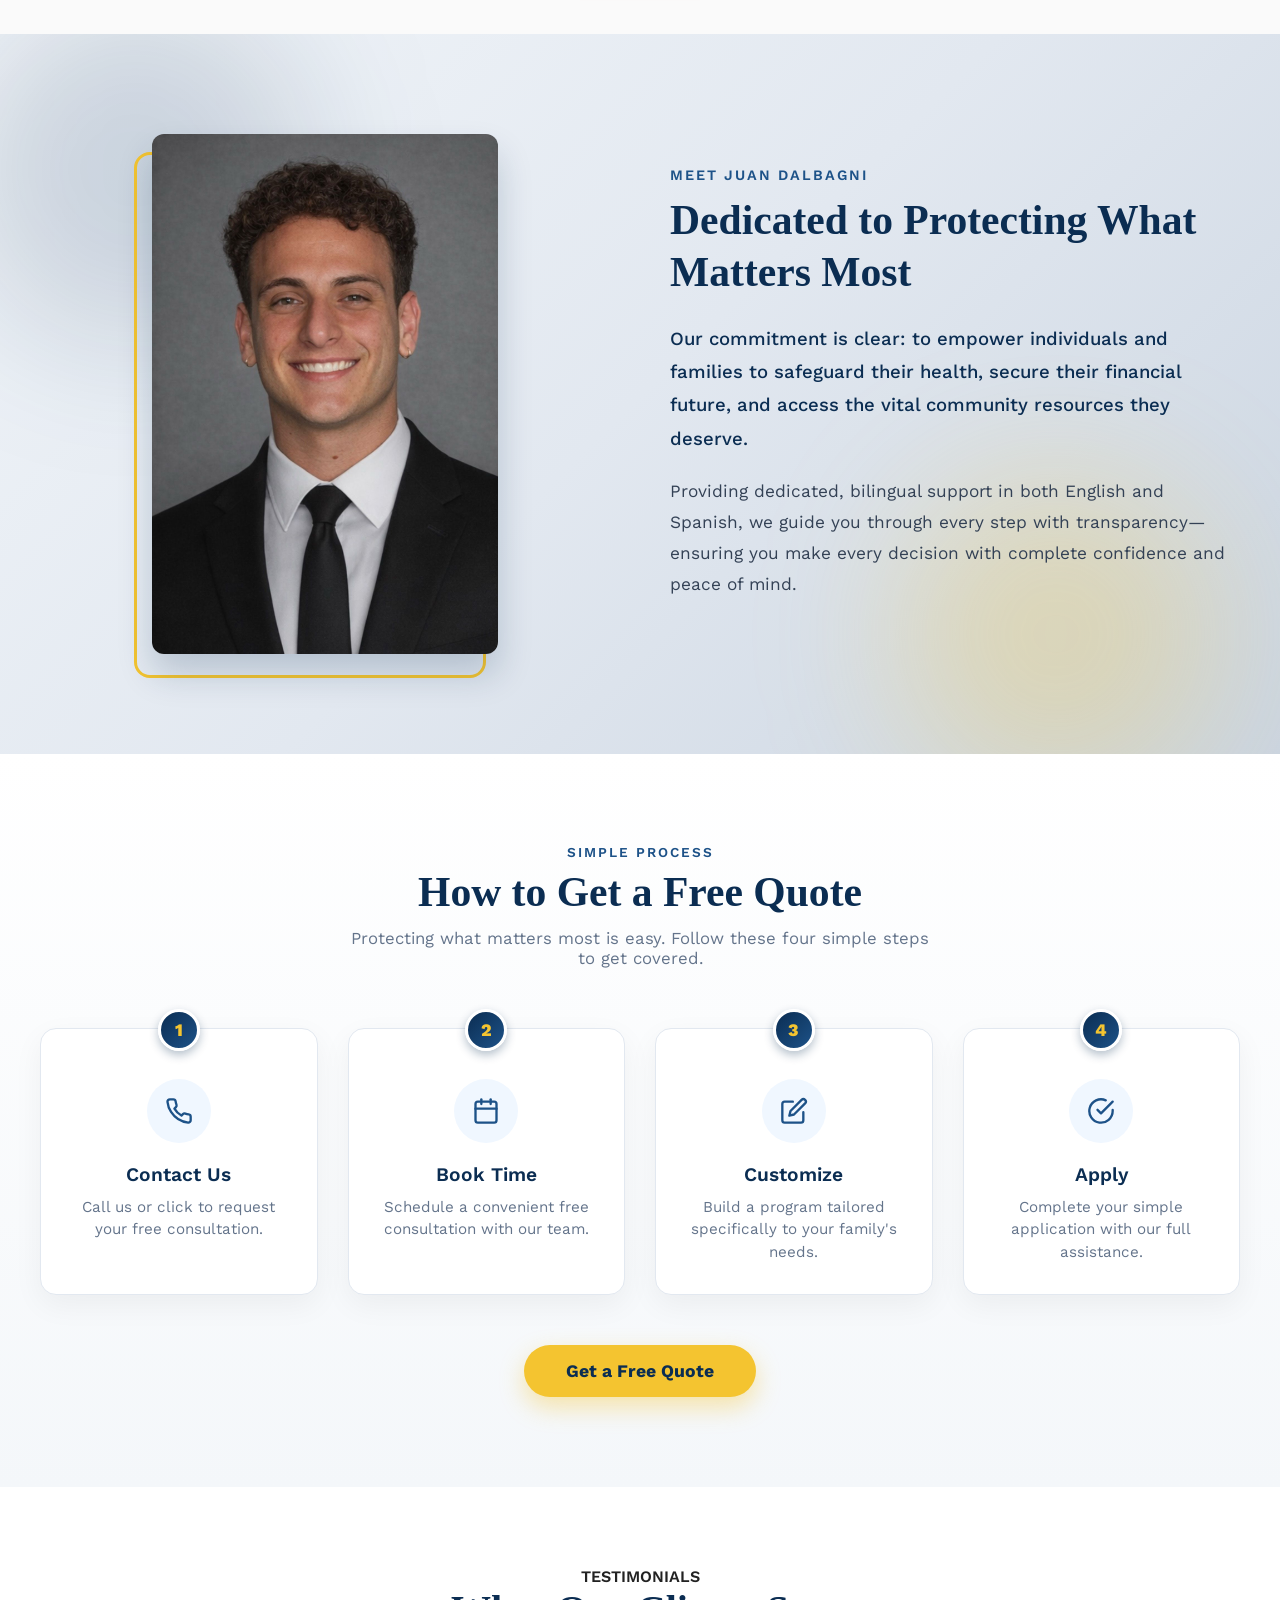
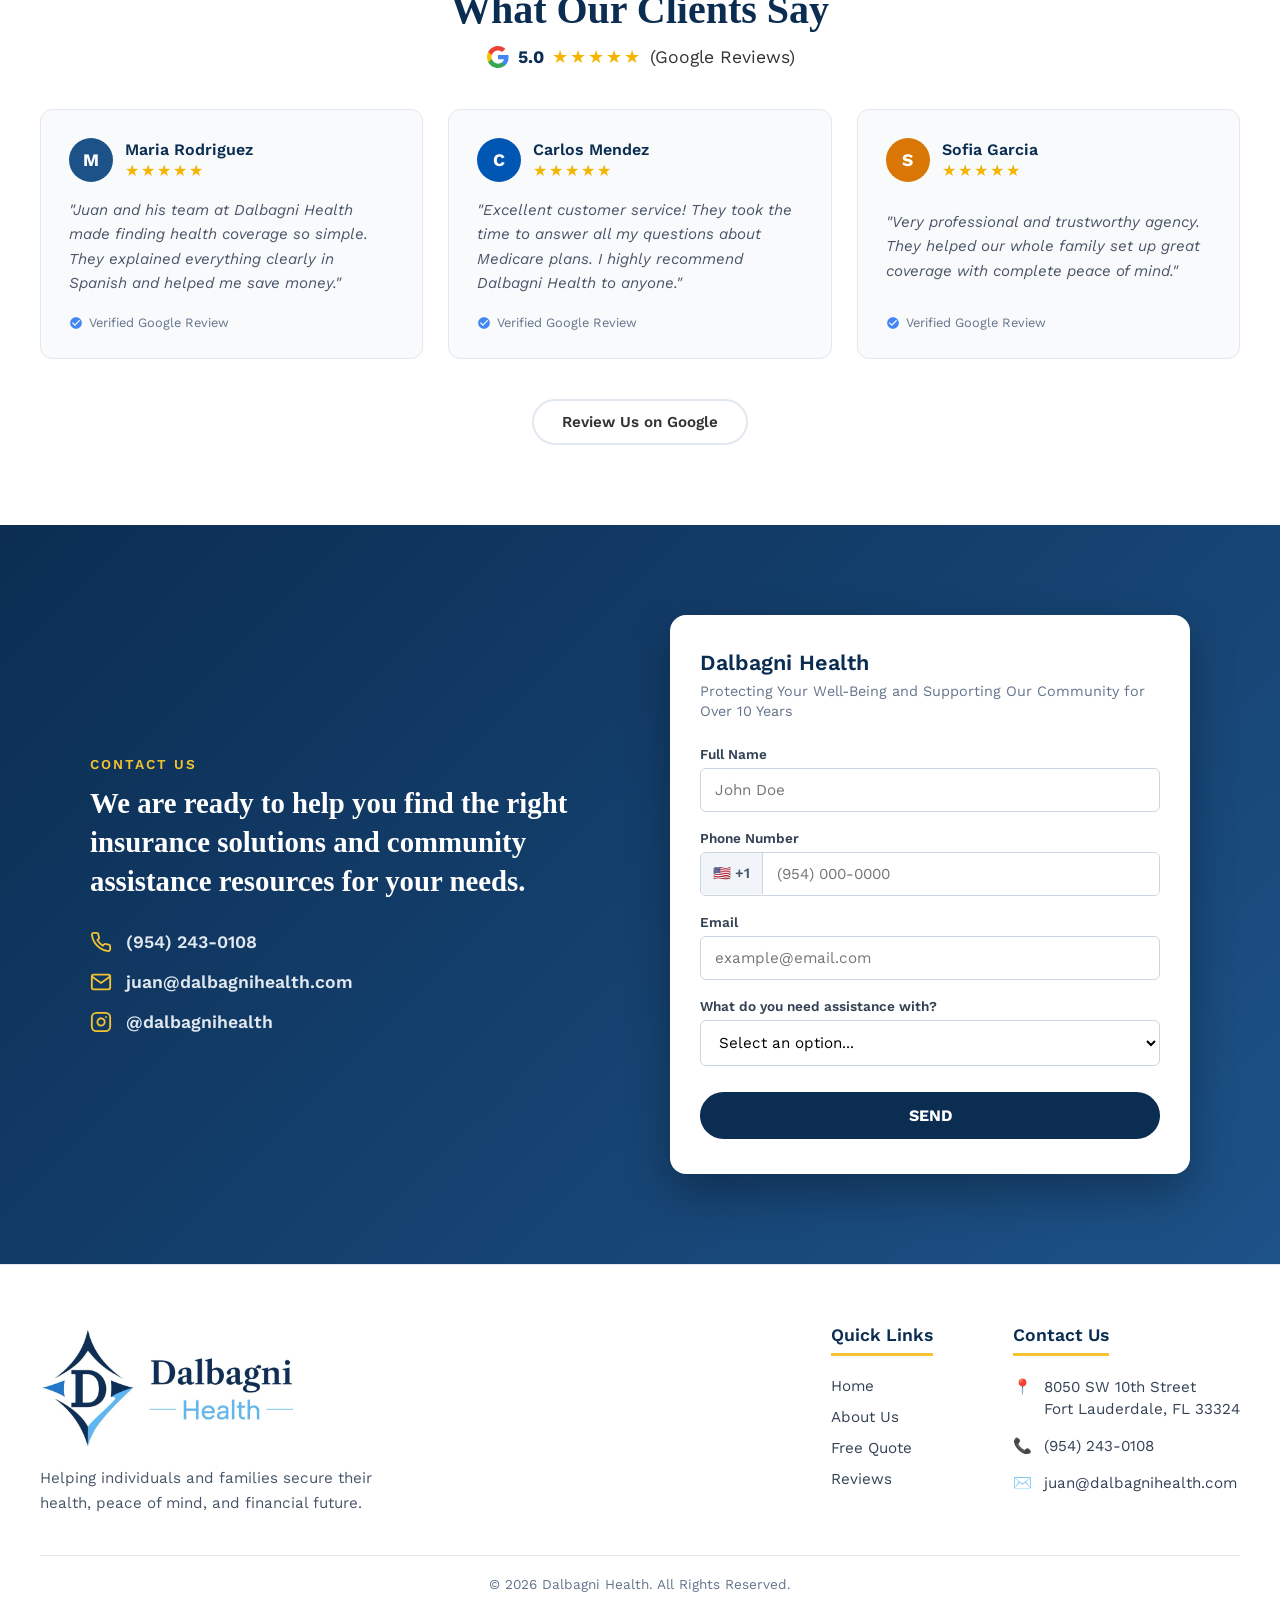
==== commit 0e5afc16: "Restore Welcome to Dalbagni Health line in hero" ====
--- a/frontendJuanse/index.html
+++ b/frontendJuanse/index.html
@@ -35,6 +35,7 @@
     <section id="home" class="curved-hero">
     <div class="curved-hero-overlay">
         <div class="curved-hero-content">
+            <span class="welcome-text" data-en="Welcome to Dalbagni Health" data-es="Bienvenido a Dalbagni Health">Welcome to Dalbagni Health</span>
             <h1 data-en="<span class='hero-years'>+5 Years</span><br>Helping Families<br>and Communities" data-es="<span class='hero-years'>+5 Años</span><br>Ayudando a Familias<br>y Comunidades"><span class="hero-years">+5 Years</span><br>Helping Families<br>and Communities</h1>
             <div class="hero-actions">
                 <!-- Main Header / Navbar CTA -->
--- a/frontendJuanse/style.css
+++ b/frontendJuanse/style.css
@@ -135,6 +135,18 @@
 width: 100%;
 margin: 0 auto;
 color: #ffffff;
+}
+
+/* "Welcome to Dalbagni Health" line above the hero heading */
+.welcome-text {
+display: block;
+font-size: 1.3rem;
+font-weight: 600;
+letter-spacing: 0.5px;
+color: #ffffff;
+opacity: 0.9;
+margin-bottom: 12px;
+text-shadow: 0 2px 4px rgba(0, 0, 0, 0.2);
 }
 
 /* Gold "+5 Years" at the start of the hero heading */
@@ -1025,6 +1037,11 @@
 padding-left: 25px;
 }
 
+.welcome-text {
+font-size: 1.1rem;
+margin-bottom: 10px;
+}
+
 .curved-hero-content h1 {
 font-size: 1.9rem;
 line-height: 1.25;
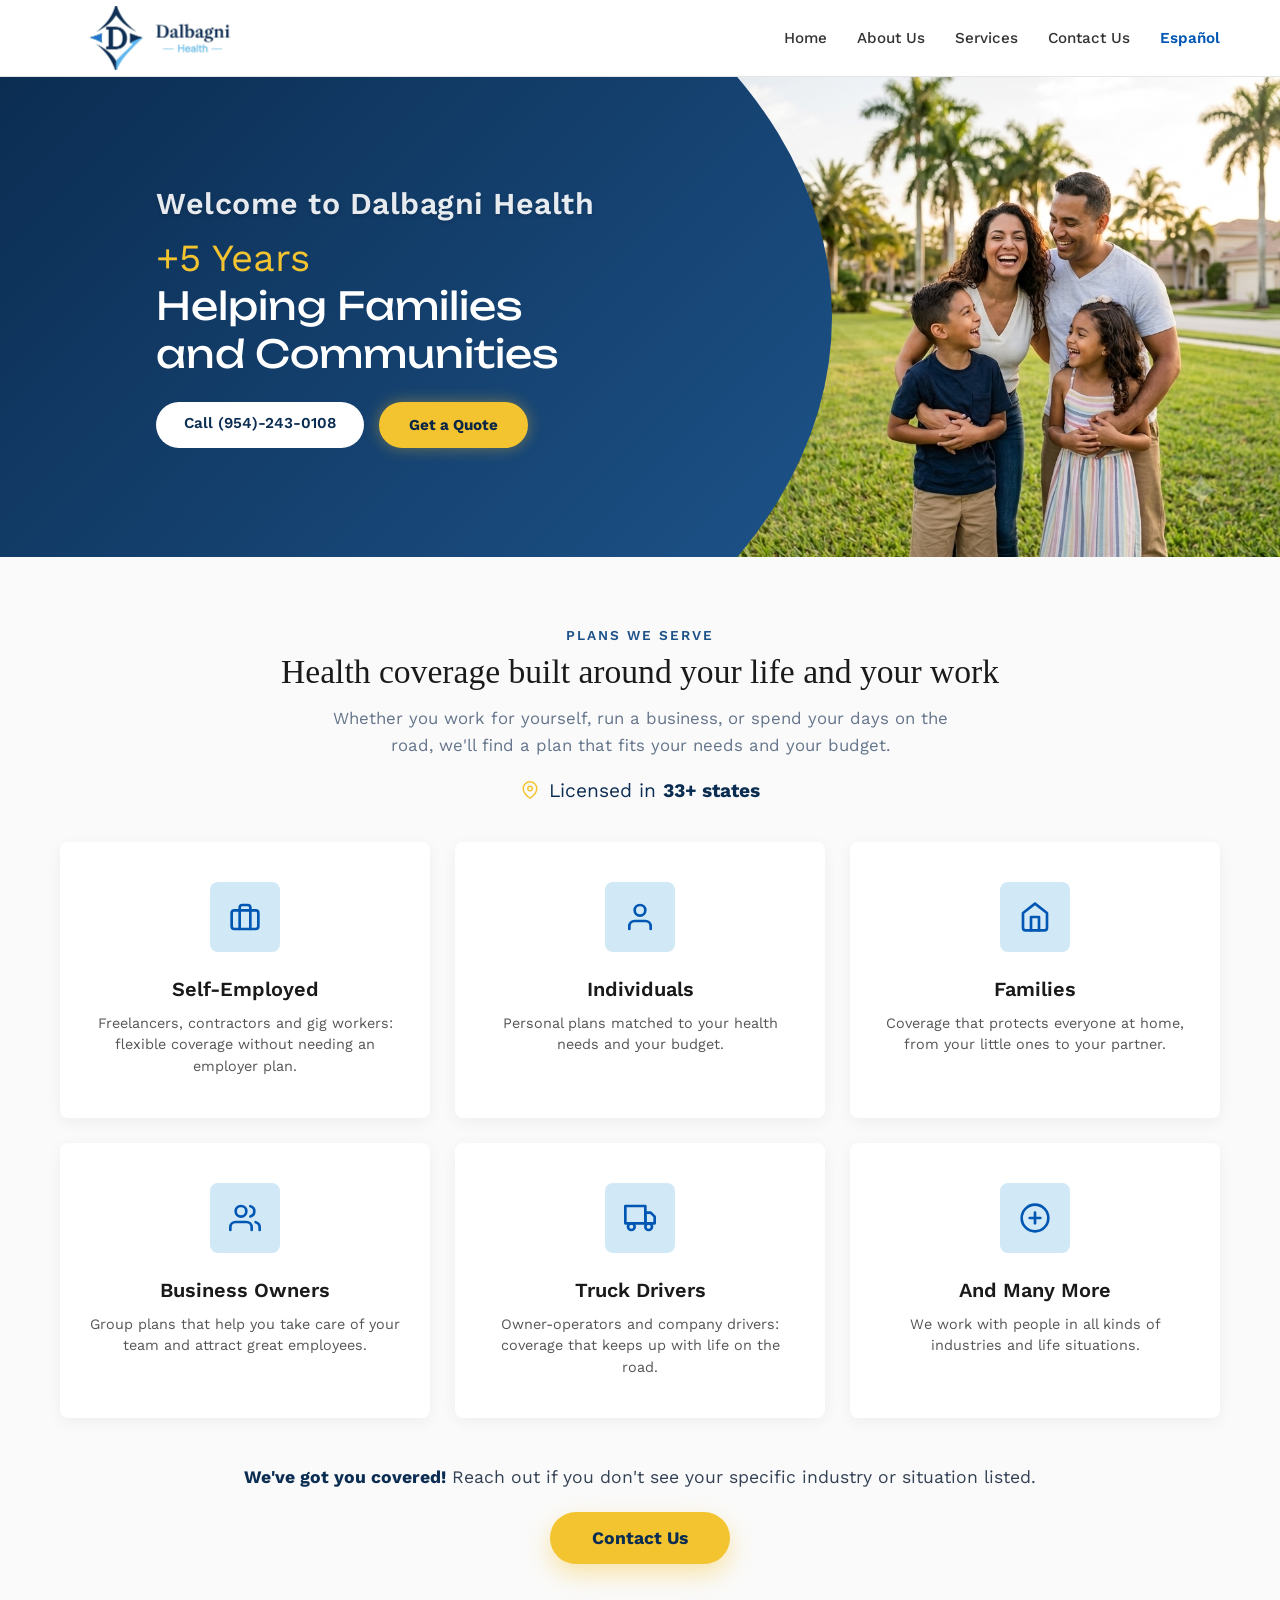
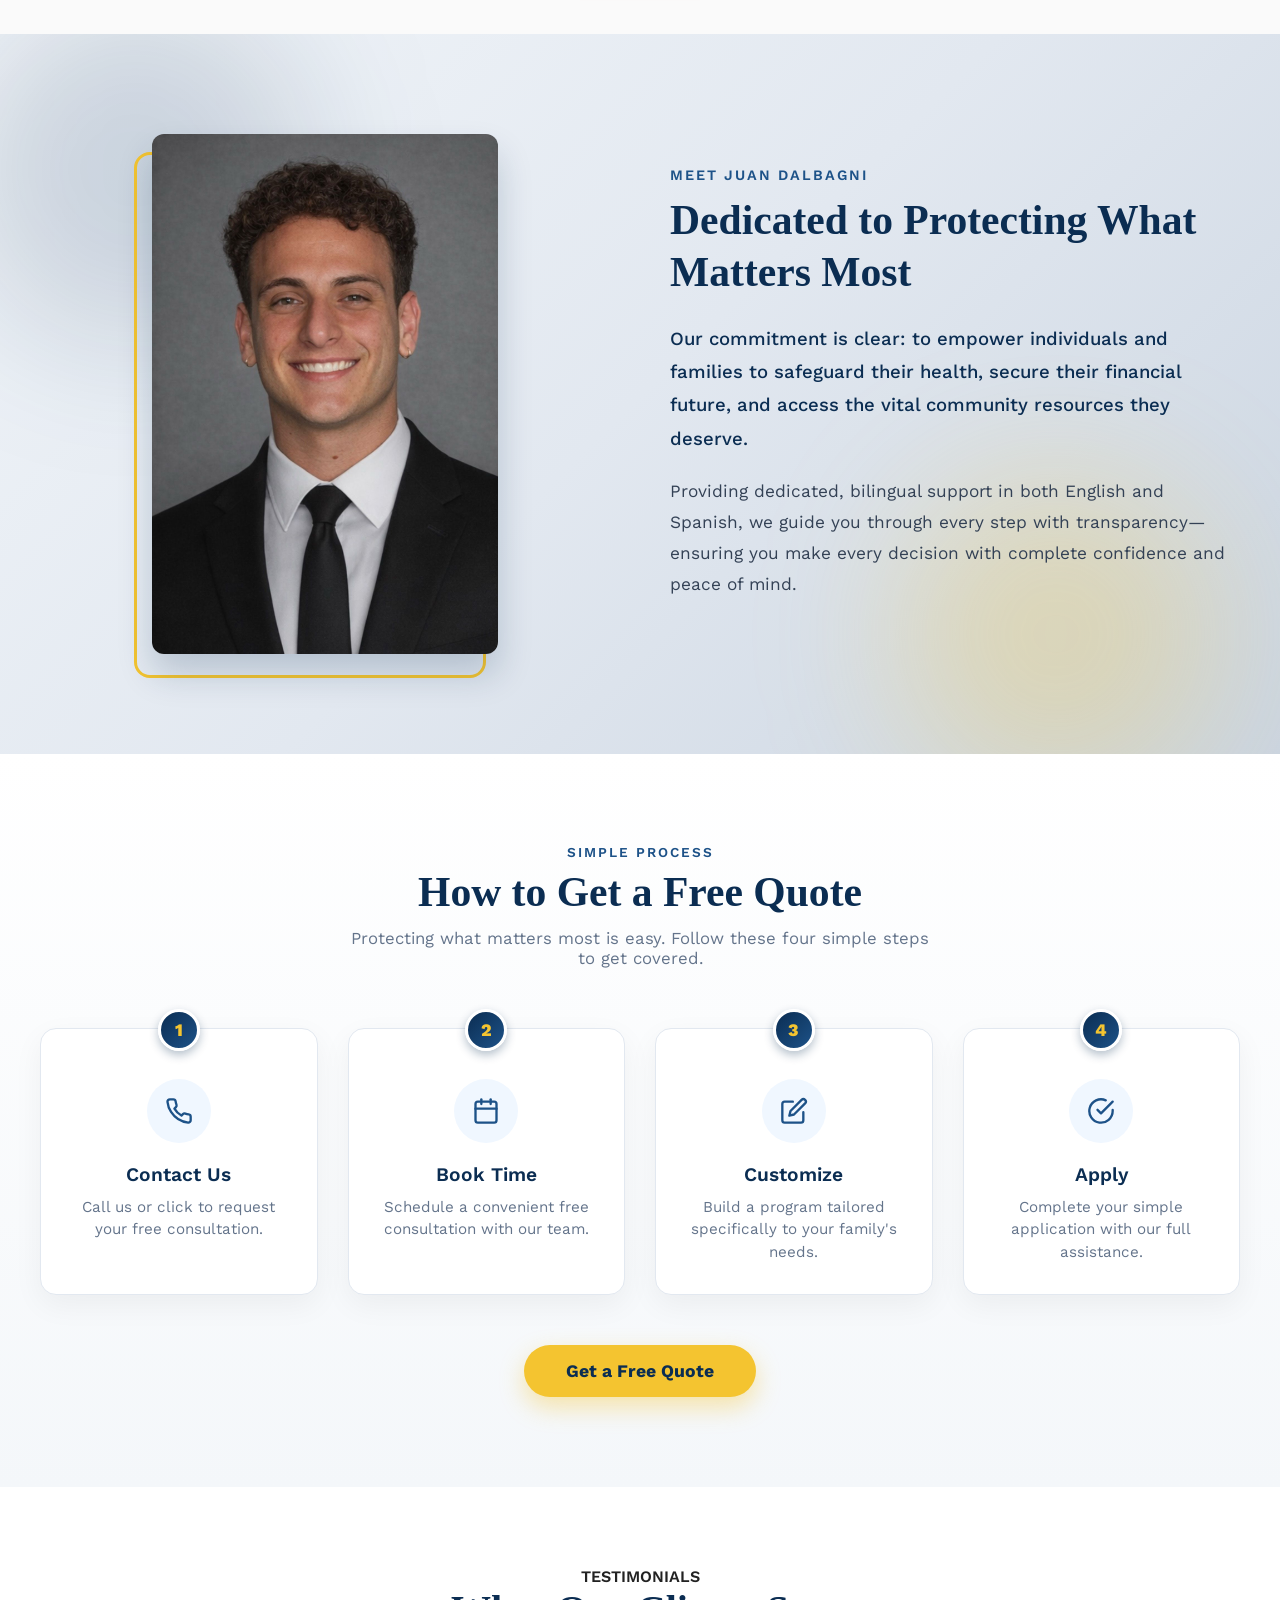
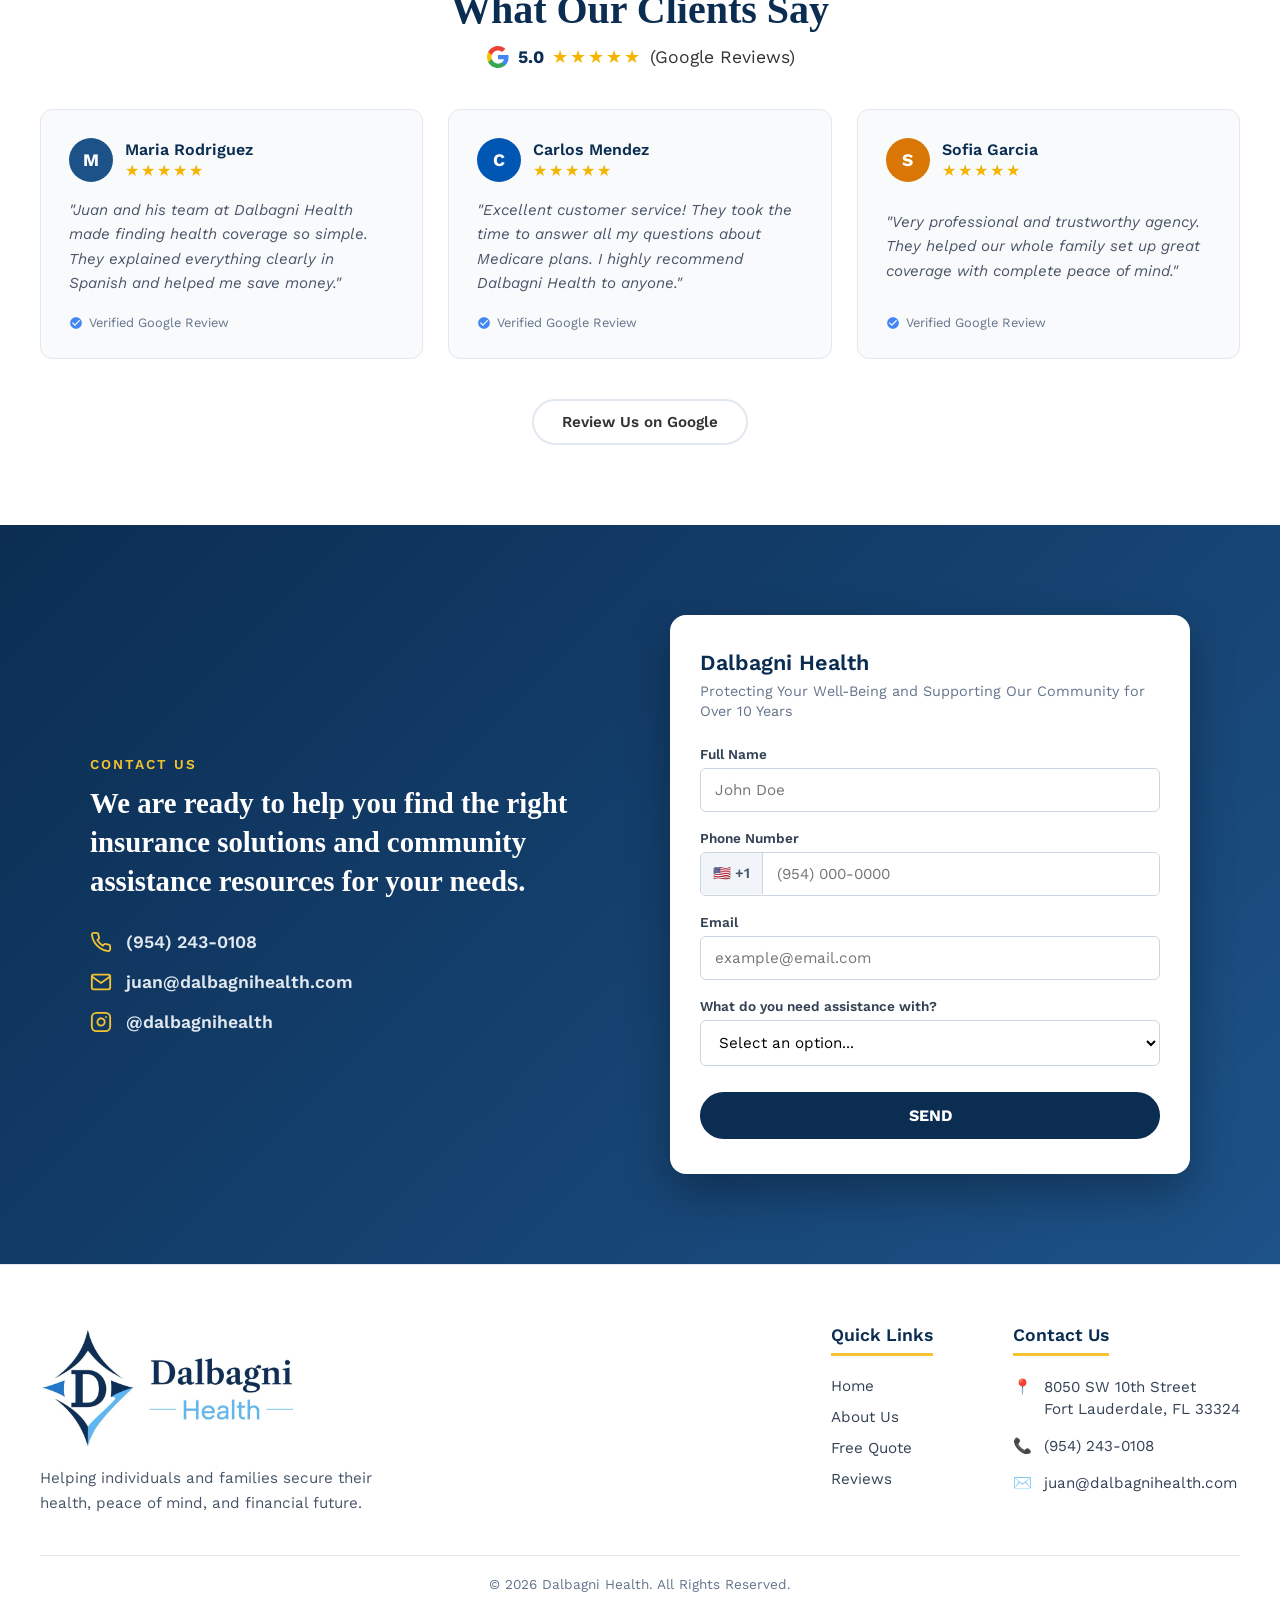
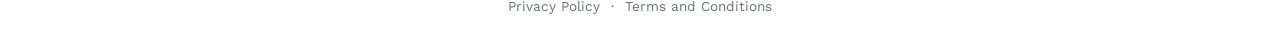
==== commit bf58c444: "Add Privacy Policy and Terms pages Bilingual Privacy Policy and Terms and Conditions pages, linked f" ====
--- a/frontendJuanse/index.html
+++ b/frontendJuanse/index.html
@@ -472,6 +472,11 @@
     <!-- Footer Bottom Bar -->
     <div class="footer-bottom">
         <p>&copy; 2026 Dalbagni Health. All Rights Reserved.</p>
+        <p class="footer-legal">
+            <a href="privacy.html" data-en="Privacy Policy" data-es="Política de Privacidad">Privacy Policy</a>
+            <span aria-hidden="true">·</span>
+            <a href="terms.html" data-en="Terms and Conditions" data-es="Términos y Condiciones">Terms and Conditions</a>
+        </p>
     </div>
 </footer>
 <script>
--- a/frontendJuanse/style.css
+++ b/frontendJuanse/style.css
@@ -140,7 +140,7 @@
 /* "Welcome to Dalbagni Health" line above the hero heading */
 .welcome-text {
 display: block;
-font-size: 1.3rem;
+font-size: 1.9rem;
 font-weight: 600;
 letter-spacing: 0.5px;
 color: #ffffff;
@@ -957,6 +957,21 @@
 font-size: 0.85rem;
 }
 
+.footer-legal {
+margin-top: 6px;
+}
+
+.footer-legal a {
+color: #64748b;
+text-decoration: none;
+margin: 0 6px;
+}
+
+.footer-legal a:hover {
+color: #1d5288;
+text-decoration: underline;
+}
+
 /* Clean Responsive Breakpoints */
 @media (max-width: 992px) {
 .footer-container {
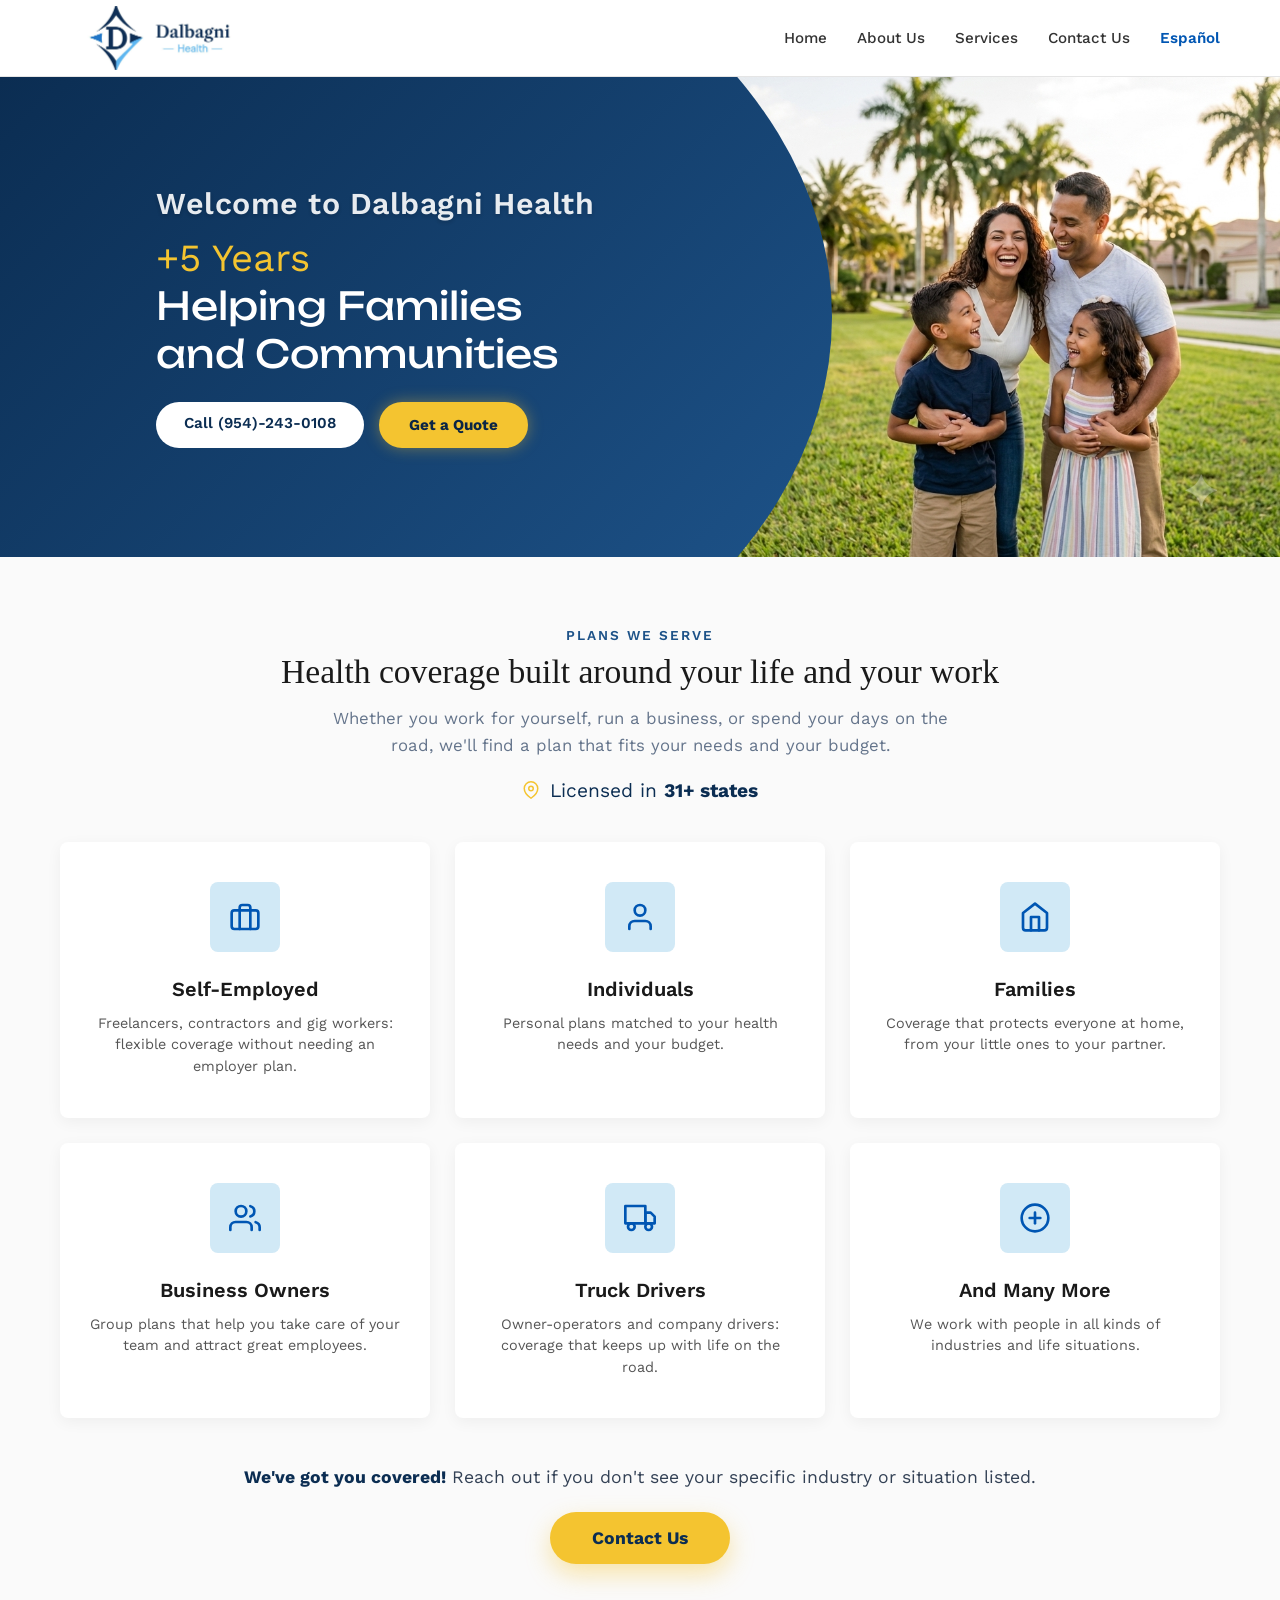
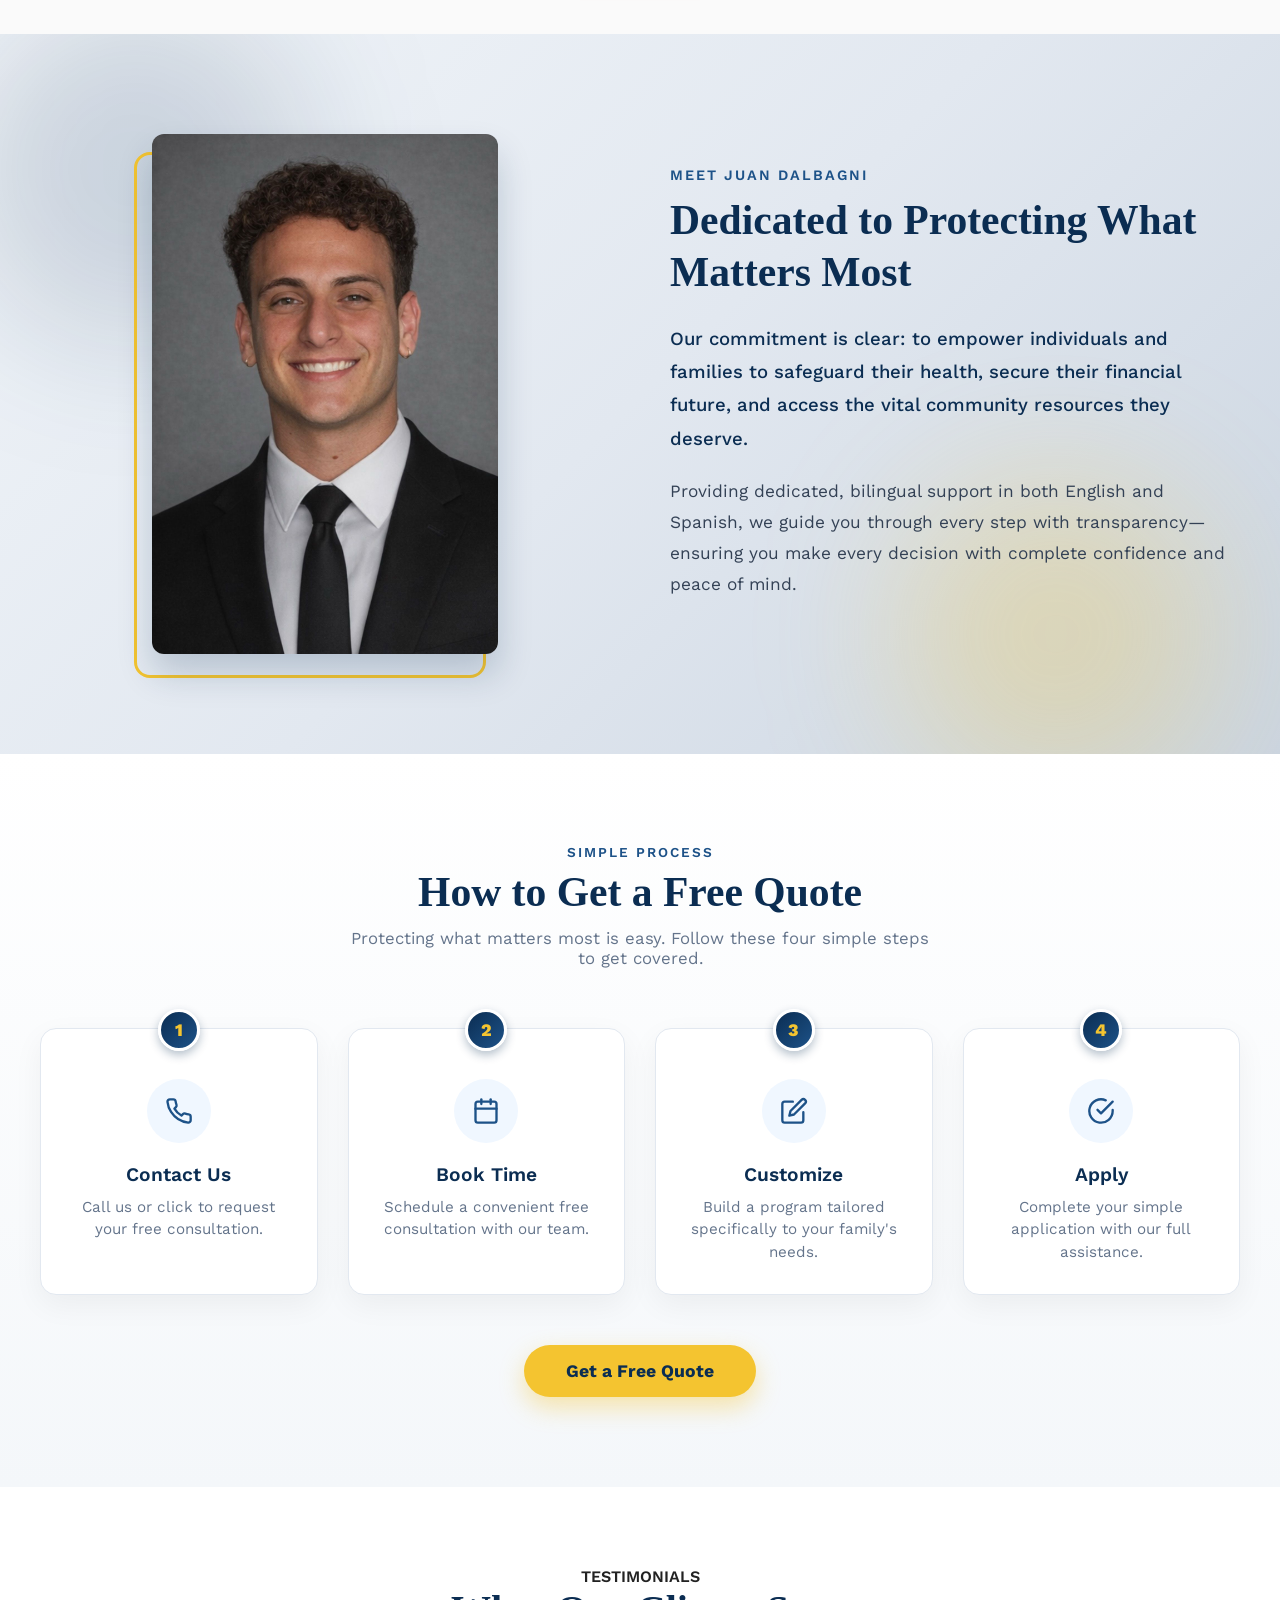
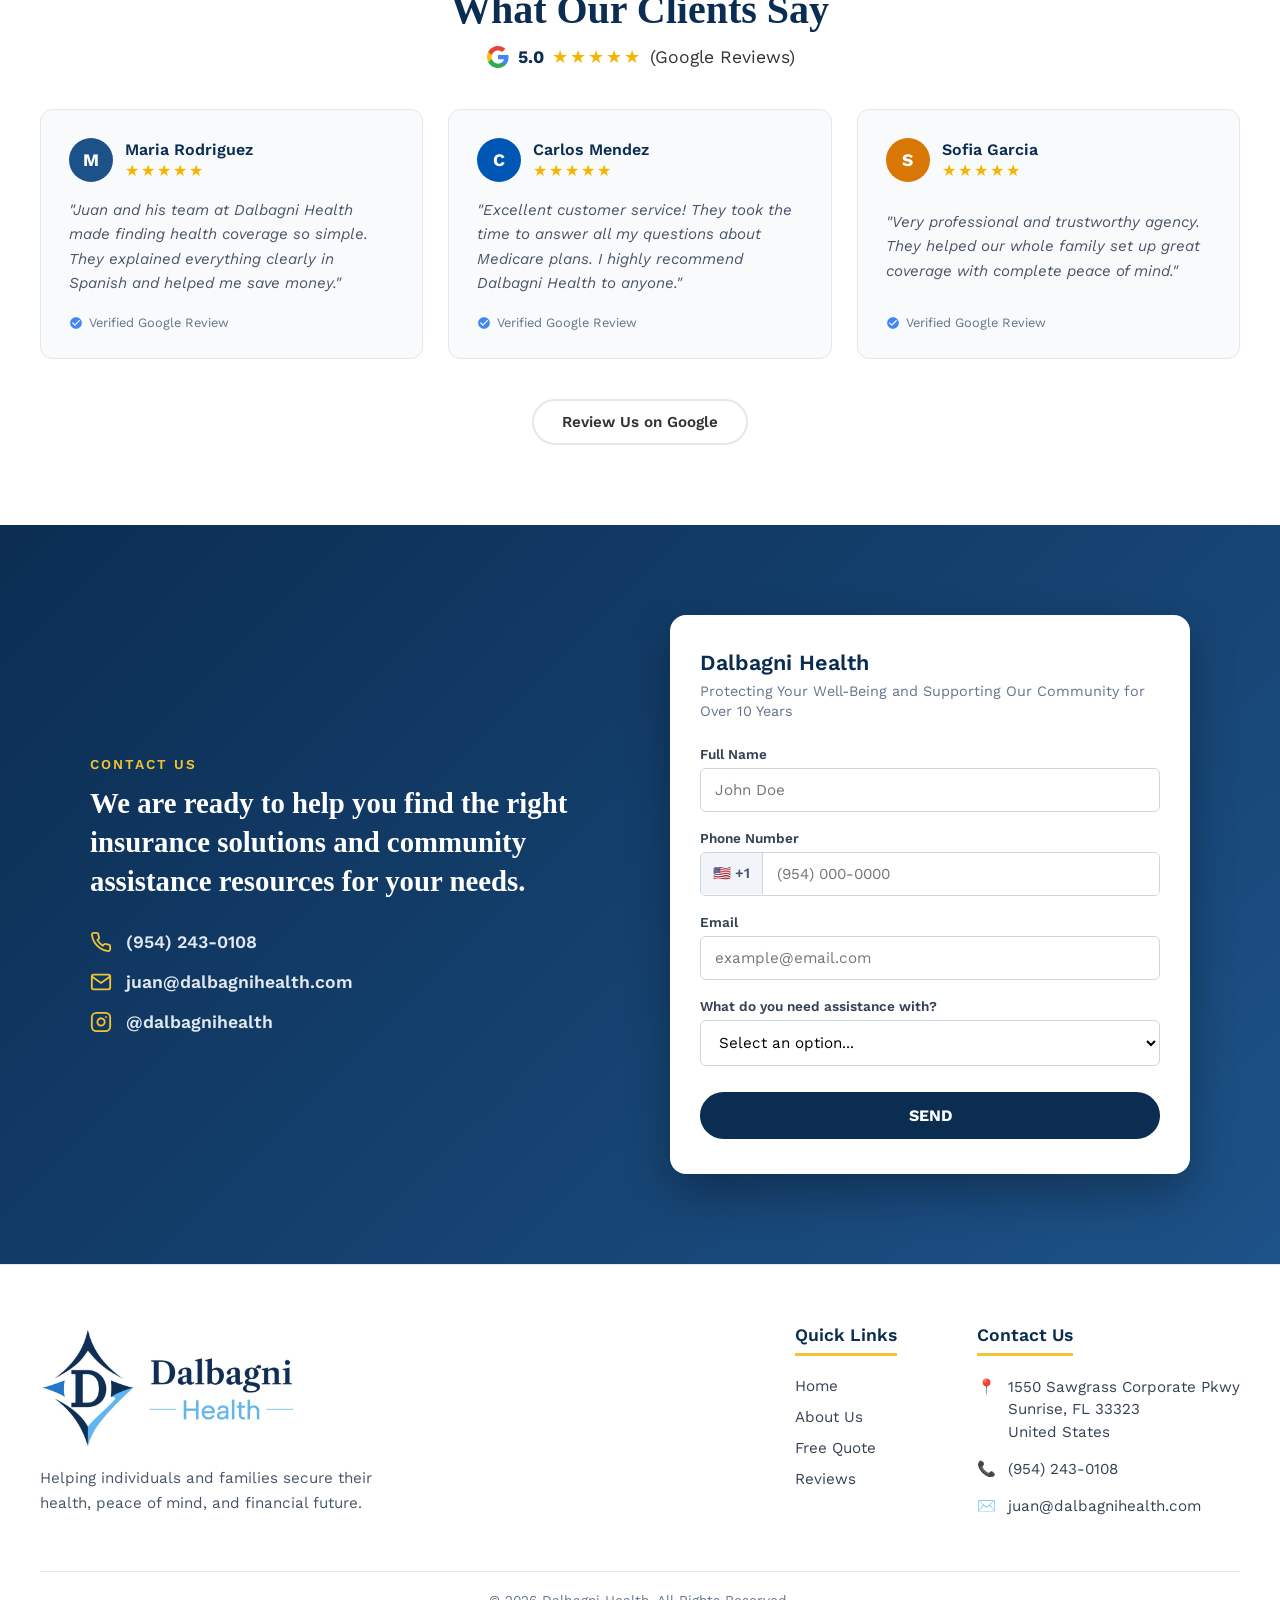
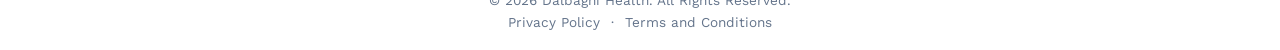
==== commit 0cdfce5b: "Update licensed states, licensing wording and office address Licensed in 31+ states, the Terms now s" ====
--- a/frontendJuanse/index.html
+++ b/frontendJuanse/index.html
@@ -57,7 +57,7 @@
 
         <div class="states-badge">
             <svg width="18" height="18" viewBox="0 0 24 24" fill="none" stroke="currentColor" stroke-width="2" stroke-linecap="round" stroke-linejoin="round"><path d="M21 10c0 7-9 13-9 13s-9-6-9-13a9 9 0 0 1 18 0z"/><circle cx="12" cy="10" r="3"/></svg>
-            <span data-en="Licensed in <strong>33+ states</strong>" data-es="Licenciados en <strong>más de 33 estados</strong>">Licensed in <strong>33+ states</strong></span>
+            <span data-en="Licensed in <strong>31+ states</strong>" data-es="Licenciados en <strong>más de 31 estados</strong>">Licensed in <strong>31+ states</strong></span>
         </div>
 
         <div class="cards-grid">
@@ -454,7 +454,7 @@
             <ul class="footer-contact">
                 <li>
                     <span class="contact-icon">📍</span>
-                    <span>8050 SW 10th Street<br>Fort Lauderdale, FL 33324</span>
+                    <span>1550 Sawgrass Corporate Pkwy<br>Sunrise, FL 33323<br>United States</span>
                 </li>
                 <li>
                     <span class="contact-icon">📞</span>
--- a/frontendJuanse/style.css
+++ b/frontendJuanse/style.css
@@ -153,7 +153,7 @@
 .hero-years {
 color: #f4c430;
 }
-/* "Dalbagni Insurance" Sub-Heading / Title */
+/* "Dalbagni Health" Sub-Heading / Title */
 .curved-hero-content h1 {
 font-family: 'Unbounded', 'Work Sans', sans-serif;
 font-size: 2.4rem;
@@ -242,7 +242,7 @@
 margin: 0 auto 20px;
 }
 
-/* "Licensed in 33+ states" line */
+/* "Licensed in 31+ states" line */
 .states-badge {
 display: inline-flex;
 align-items: center;
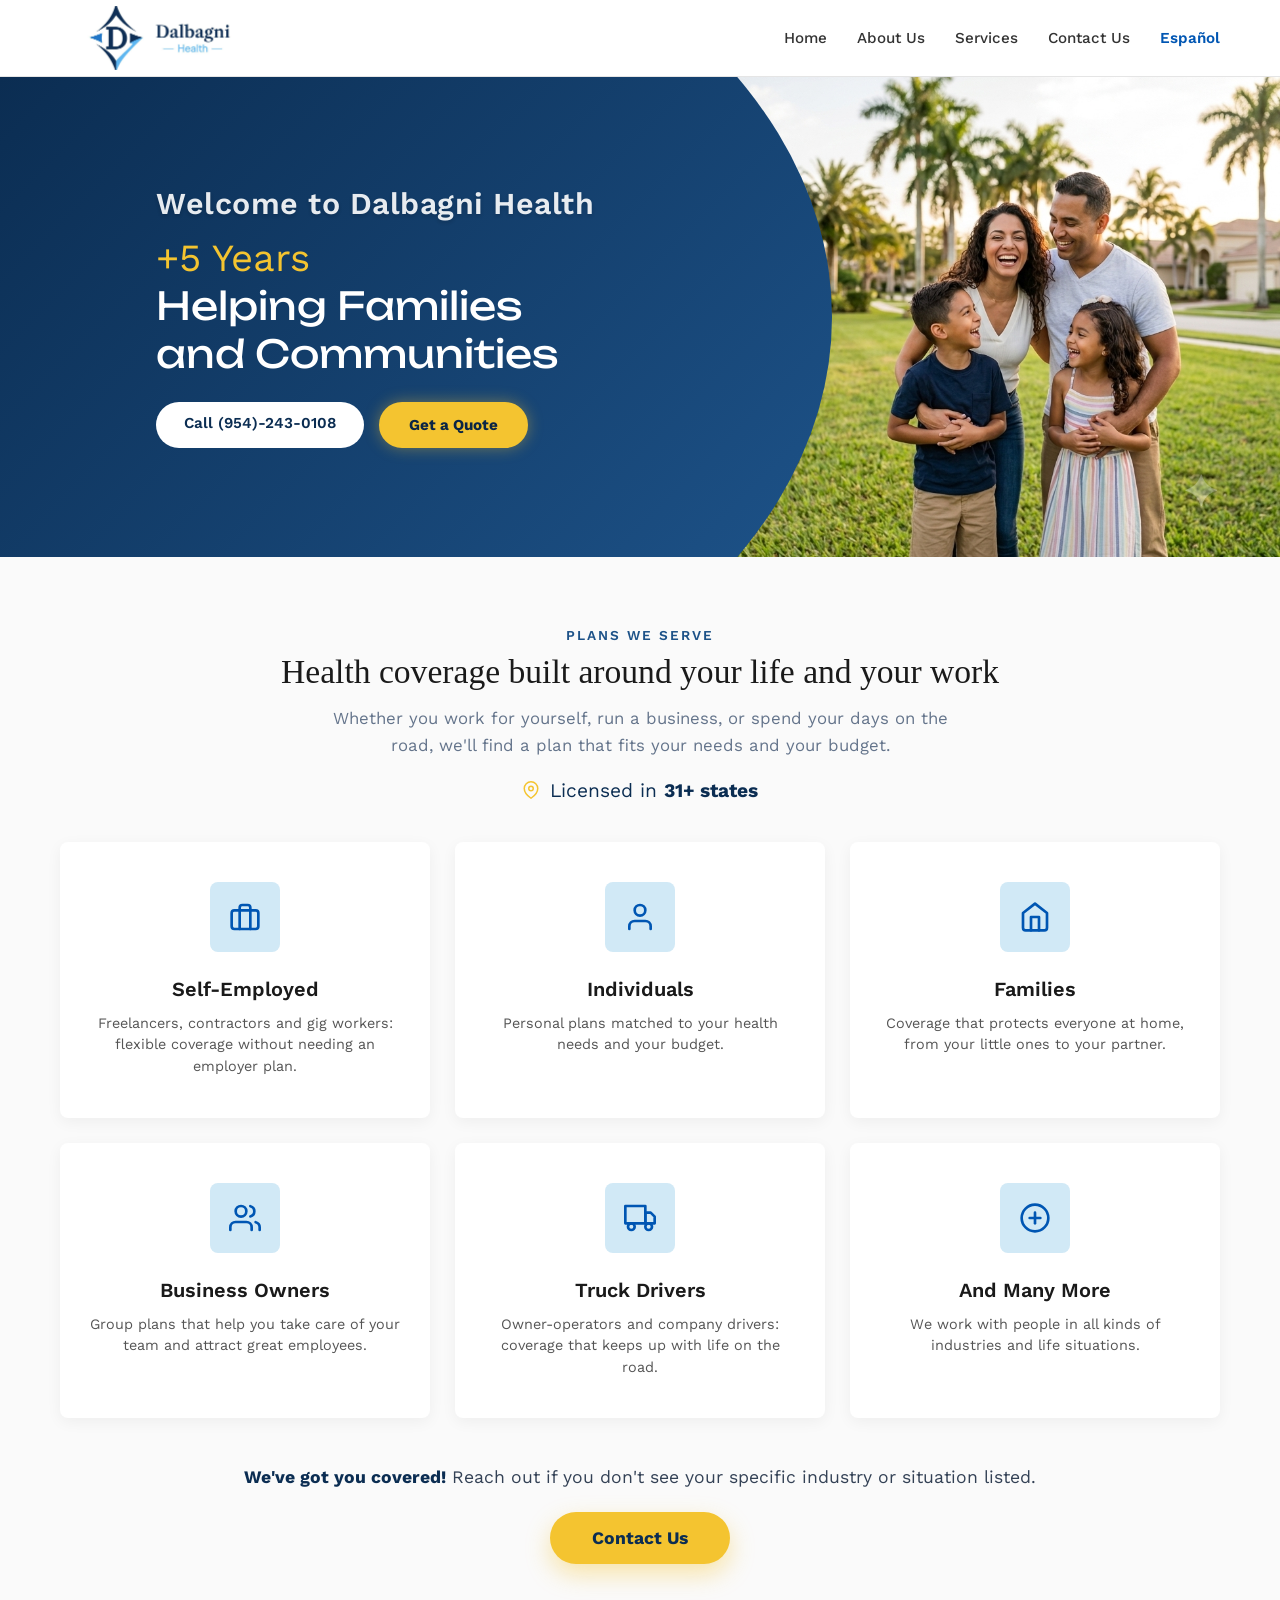
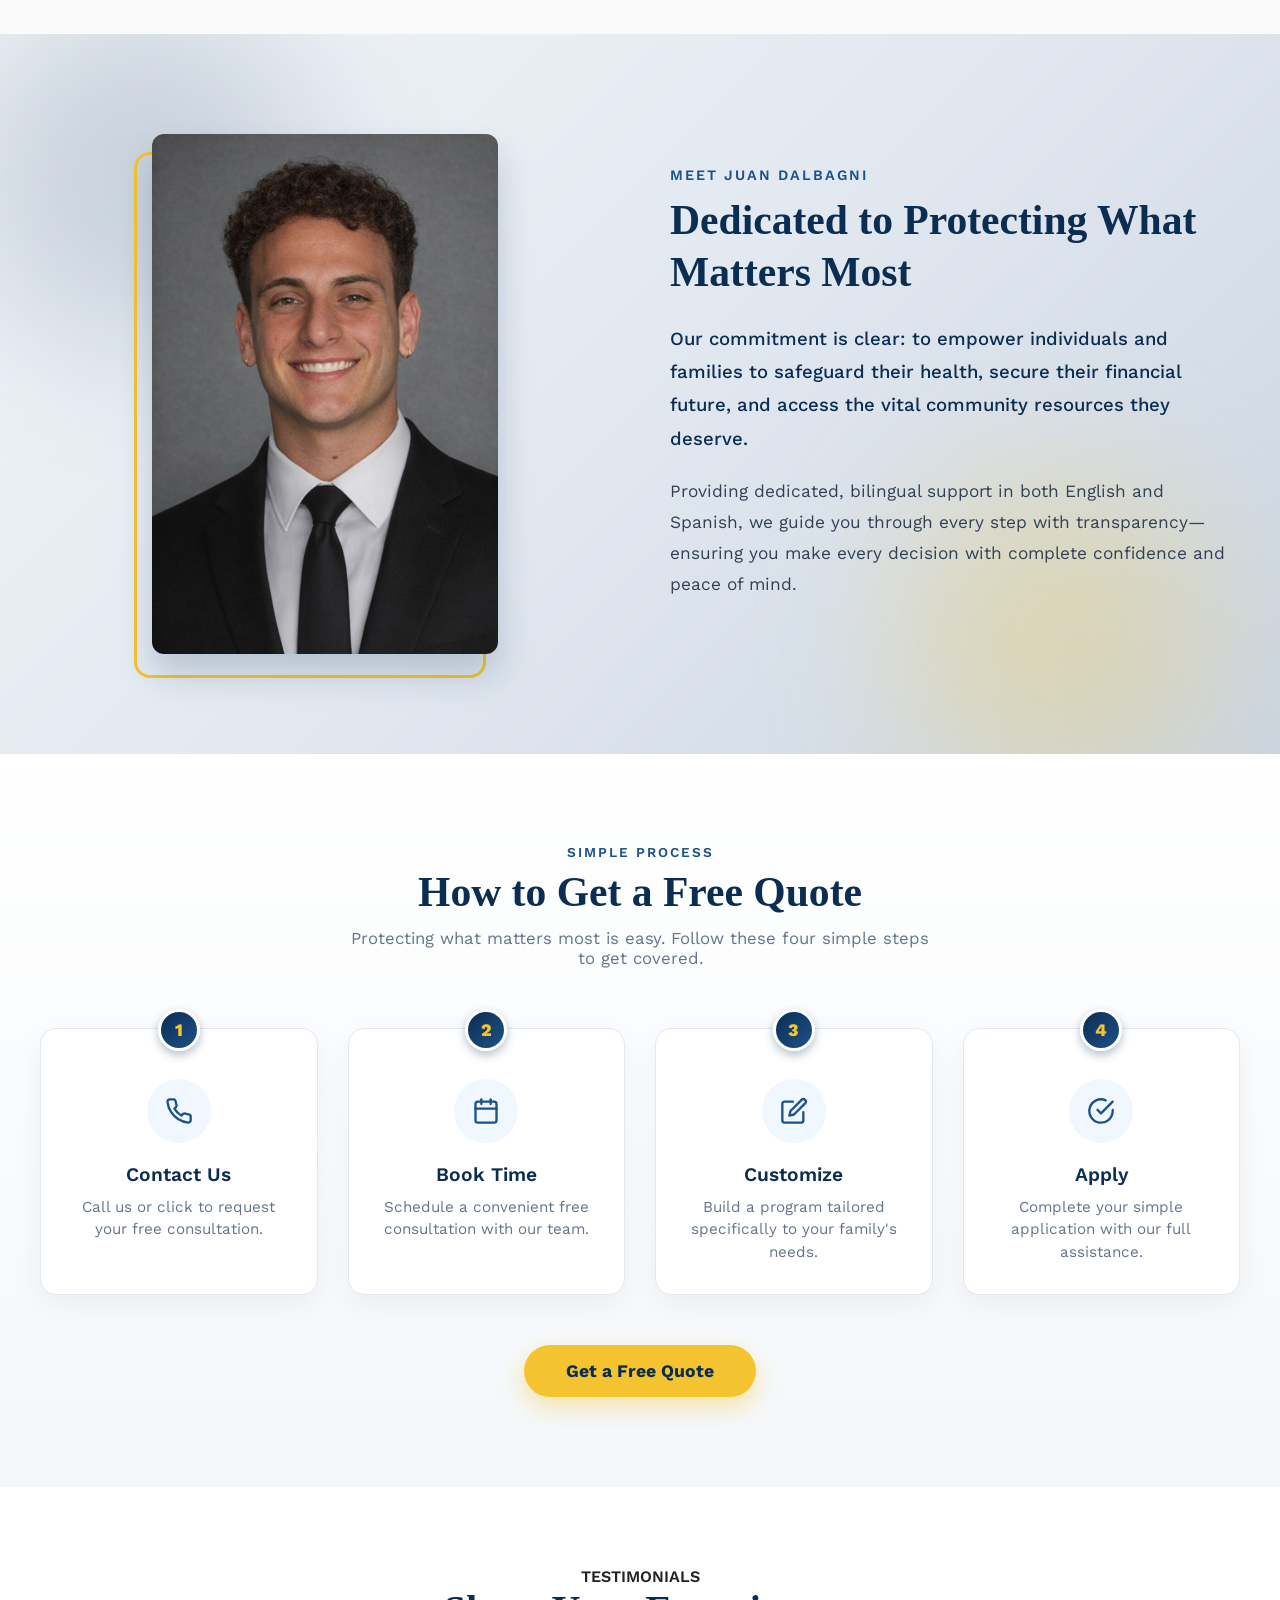
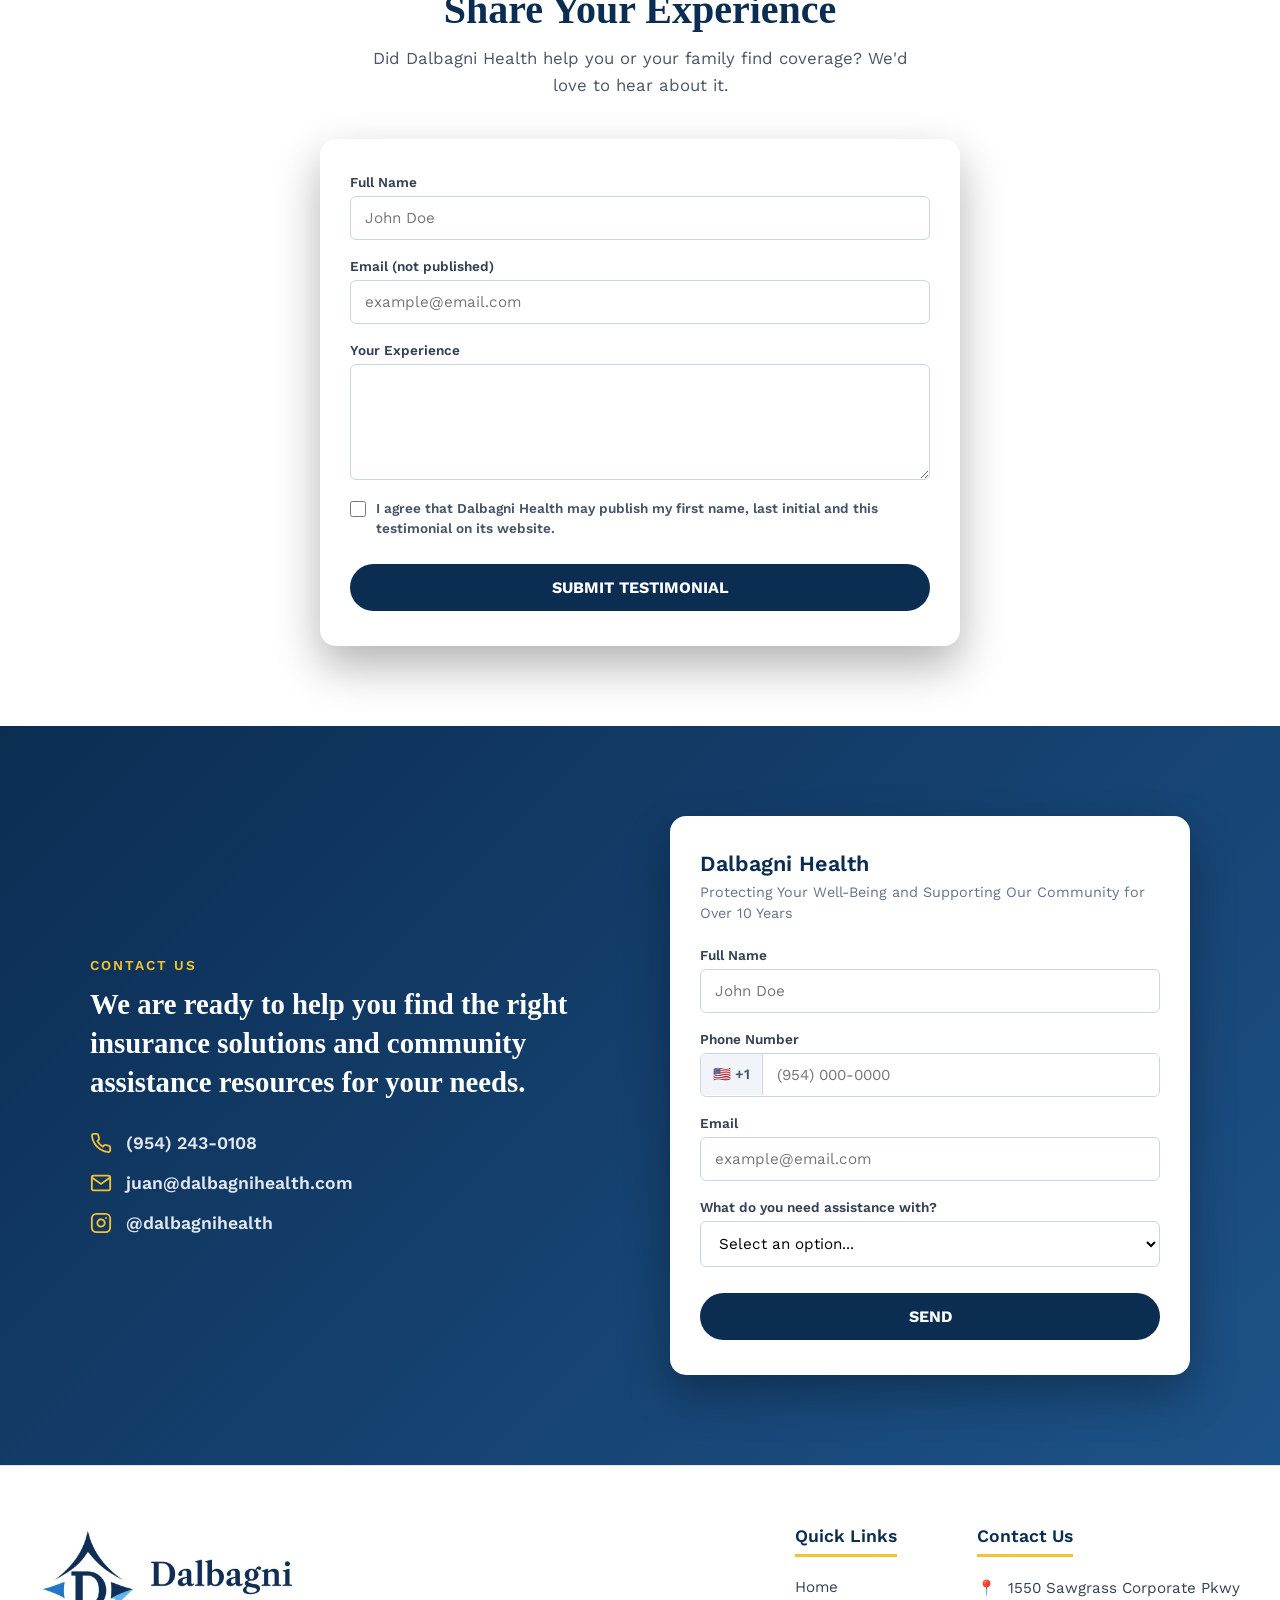
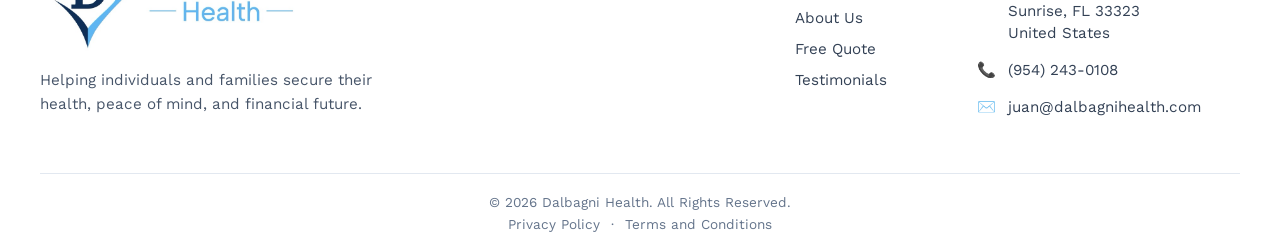
==== commit 802ab432: "Replace placeholder reviews with a testimonial form The homepage showed three sample reviews labeled" ====
--- a/frontendJuanse/index.html
+++ b/frontendJuanse/index.html
@@ -211,64 +211,56 @@
     </div>
 </section>
 
-    <!-- Client Reviews Section -->
+    <!-- Testimonials Section
+         Real client testimonials only, shared with the client's permission (submitted through the form
+         below and saved in the admin dashboard). To publish one, add a card like this inside a
+         <div class="reviews-grid"> above the form:
+            <div class="review-card">
+                <div class="reviewer-info">
+                    <div class="avatar">M</div>
+                    <div><h4>Maria R.</h4></div>
+                </div>
+                <p>"Their exact words."</p>
+            </div>
+    -->
     <section id="reviews" class="reviews-section">
         <div class="reviews-container">
             <div class="google-rating-header">
                 <span class="section-subtitle" data-en="TESTIMONIALS" data-es="TESTIMONIOS">TESTIMONIALS</span>
-                <h2 data-en="What Our Clients Say" data-es="Lo que dicen nuestros clientes">What Our Clients Say</h2>
-                
-                <div class="google-score-box">
-                    <svg width="24" height="24" viewBox="0 0 24 24"><path fill="#4285F4" d="M22.56 12.25c0-.78-.07-1.53-.2-2.25H12v4.26h5.92c-.26 1.37-1.04 2.53-2.21 3.31v2.77h3.57c2.08-1.92 3.28-4.74 3.28-8.09z"/><path fill="#34A853" d="M12 23c2.97 0 5.46-.98 7.28-2.66l-3.57-2.77c-.98.66-2.23 1.06-3.71 1.06-2.86 0-5.29-1.93-6.16-4.53H2.18v2.84C3.99 20.53 7.7 23 12 23z"/><path fill="#FBBC05" d="M5.84 14.09c-.22-.66-.35-1.36-.35-2.09s.13-1.43.35-2.09V7.06H2.18C1.43 8.55 1 10.22 1 12s.43 3.45 1.18 4.94l2.85-2.22.81-.63z"/><path fill="#EA4335" d="M12 5.38c1.62 0 3.06.56 4.21 1.64l3.15-3.15C17.45 2.09 14.97 1 12 1 7.7 1 3.99 3.47 2.18 7.06l3.66 2.84c.87-2.6 3.3-4.52 6.16-4.52z"/></svg>
-                    <span class="score">5.0</span>
-                    <div class="stars">★★★★★</div>
-                    <span class="review-count" data-en="(Google Reviews)" data-es="(Reseñas de Google)">(Google Reviews)</span>
-                </div>
-            </div>
-
-            <div class="reviews-grid">
-                <!-- Review 1 -->
-                <div class="review-card">
-                    <div class="reviewer-info">
-                        <div class="avatar">M</div>
-                        <div>
-                            <h4>Maria Rodriguez</h4>
-                            <span class="stars">★★★★★</span>
-                        </div>
-                    </div>
-                    <p data-en='"Juan and his team at Dalbagni Health made finding health coverage so simple. They explained everything clearly in Spanish and helped me save money."' data-es='"Juan y su equipo en Dalbagni Health hicieron que encontrar cobertura de salud fuera muy sencillo. Me explicaron todo claramente en español y me ayudaron a ahorrar dinero."'>"Juan and his team at Dalbagni Health made finding health coverage so simple. They explained everything clearly in Spanish and helped me save money."</p>
-                    <span class="google-verified"><svg width="14" height="14" viewBox="0 0 24 24" fill="#4285F4"><path d="M12 2C6.48 2 2 6.48 2 12s4.48 10 10 10 10-4.48 10-10S17.52 2 12 2zm-2 15l-5-5 1.41-1.41L10 14.17l7.59-7.59L19 8l-9 9z"/></svg> Verified Google Review</span>
-                </div>
-
-                <!-- Review 2 -->
-                <div class="review-card">
-                    <div class="reviewer-info">
-                        <div class="avatar avatar-blue">C</div>
-                        <div>
-                            <h4>Carlos Mendez</h4>
-                            <span class="stars">★★★★★</span>
-                        </div>
-                    </div>
-                    <p data-en='"Excellent customer service! They took the time to answer all my questions about Medicare plans. I highly recommend Dalbagni Health to anyone."' data-es='"¡Excelente servicio al cliente! Se tomaron el tiempo para responder todas mis preguntas sobre los planes de Medicare. Recomiendo Dalbagni Health a cualquiera."'>"Excellent customer service! They took the time to answer all my questions about Medicare plans. I highly recommend Dalbagni Health to anyone."</p>
-                    <span class="google-verified"><svg width="14" height="14" viewBox="0 0 24 24" fill="#4285F4"><path d="M12 2C6.48 2 2 6.48 2 12s4.48 10 10 10 10-4.48 10-10S17.52 2 12 2zm-2 15l-5-5 1.41-1.41L10 14.17l7.59-7.59L19 8l-9 9z"/></svg> Verified Google Review</span>
-                </div>
-
-                <!-- Review 3 -->
-                <div class="review-card">
-                    <div class="reviewer-info">
-                        <div class="avatar avatar-gold">S</div>
-                        <div>
-                            <h4>Sofia Garcia</h4>
-                            <span class="stars">★★★★★</span>
-                        </div>
-                    </div>
-                    <p data-en='"Very professional and trustworthy agency. They helped our whole family set up great coverage with complete peace of mind."' data-es='"Una agencia muy profesional y de confianza. Ayudaron a toda nuestra familia a contratar una excelente cobertura con total tranquilidad."'>"Very professional and trustworthy agency. They helped our whole family set up great coverage with complete peace of mind."</p>
-                    <span class="google-verified"><svg width="14" height="14" viewBox="0 0 24 24" fill="#4285F4"><path d="M12 2C6.48 2 2 6.48 2 12s4.48 10 10 10 10-4.48 10-10S17.52 2 12 2zm-2 15l-5-5 1.41-1.41L10 14.17l7.59-7.59L19 8l-9 9z"/></svg> Verified Google Review</span>
-                </div>
-            </div>
-
-            <div class="reviews-cta">
-                <a href="https://maps.google.com" target="_blank" rel="noopener noreferrer" class="btn btn-google" data-en="Review Us on Google" data-es="Escríbanos una reseña en Google">Review Us on Google</a>
+                <h2 data-en="Share Your Experience" data-es="Comparta su experiencia">Share Your Experience</h2>
+                <p class="testimonial-intro" data-en="Did Dalbagni Health help you or your family find coverage? We'd love to hear about it." data-es="¿Dalbagni Health le ayudó a usted o a su familia a encontrar cobertura? Nos encantaría saberlo.">Did Dalbagni Health help you or your family find coverage? We'd love to hear about it.</p>
+            </div>
+
+            <div class="contact-form-card testimonial-card">
+                <form id="testimonial-form" class="contact-form">
+                    <div class="form-group">
+                        <label for="testimonial-name" data-en="Full Name" data-es="Nombre Completo">Full Name</label>
+                        <input type="text" id="testimonial-name" name="name" maxlength="100" placeholder="John Doe" required>
+                    </div>
+
+                    <div class="form-group">
+                        <label for="testimonial-email" data-en="Email (not published)" data-es="Correo Electrónico (no se publica)">Email (not published)</label>
+                        <input type="email" id="testimonial-email" name="email" maxlength="254" placeholder="example@email.com" required>
+                        <span id="testimonial-email-error" style="color: #e74c3c; font-size: 0.85rem; display: none;" data-en="Please enter a valid email address." data-es="Ingrese un correo electrónico válido.">Please enter a valid email address.</span>
+                    </div>
+
+                    <div class="form-group">
+                        <label for="testimonial-message" data-en="Your Experience" data-es="Su Experiencia">Your Experience</label>
+                        <textarea id="testimonial-message" name="message" rows="5" minlength="10" maxlength="1000" required></textarea>
+                    </div>
+
+                    <label class="testimonial-consent">
+                        <input type="checkbox" id="testimonial-consent" name="publishConsent" required>
+                        <span id="testimonial-consent-text" data-en="I agree that Dalbagni Health may publish my first name, last initial and this testimonial on its website." data-es="Acepto que Dalbagni Health publique mi nombre, la inicial de mi apellido y este testimonio en su sitio web.">I agree that Dalbagni Health may publish my first name, last initial and this testimonial on its website.</span>
+                    </label>
+
+                    <!-- Spam trap: hidden from people, bots tend to fill it in -->
+                    <input type="text" name="website" tabindex="-1" autocomplete="off" aria-hidden="true" style="position: absolute; left: -9999px;">
+
+                    <button type="submit" id="testimonial-submit-btn" class="btn btn-submit" data-en="SUBMIT TESTIMONIAL" data-es="ENVIAR TESTIMONIO">SUBMIT TESTIMONIAL</button>
+
+                    <div id="testimonial-response-message" class="form-response" role="status"></div>
+                </form>
             </div>
         </div>
     </section>
@@ -424,7 +416,65 @@
                 submitBtn.innerText = isSpanish ? 'ENVIAR' : 'SEND';
             }
             });
-            
+
+    </script>
+
+    <!-- Testimonial Form Submission Handler -->
+    <script>
+        const testimonialForm = document.getElementById('testimonial-form');
+        const testimonialFields = [
+            { input: testimonialForm.email, error: document.getElementById('testimonial-email-error'), isValid: isValidEmail }
+        ];
+        attachFieldValidation(testimonialFields);
+
+        function showTestimonialMessage(text, isSuccess) {
+            const box = document.getElementById('testimonial-response-message');
+            box.className = `form-response ${isSuccess ? 'success' : 'error'}`;
+            box.textContent = text;
+        }
+
+        testimonialForm.addEventListener('submit', async function(e) {
+            e.preventDefault();
+            if (!validateFields(testimonialFields)) return;
+
+            const submitBtn = document.getElementById('testimonial-submit-btn');
+            const isSpanish = currentLang === 'es';
+            submitBtn.disabled = true;
+            submitBtn.innerText = isSpanish ? 'Enviando...' : 'Sending...';
+
+            const payload = {
+                name: testimonialForm.name.value.trim(),
+                email: testimonialForm.email.value.trim(),
+                message: testimonialForm.message.value.trim(),
+                publishConsent: testimonialForm.publishConsent.checked,
+                // Save the exact wording they agreed to, as proof of permission to publish
+                consentText: document.getElementById('testimonial-consent-text').innerText.trim(),
+                website: testimonialForm.website.value
+            };
+
+            try {
+                const response = await fetch(`${API_BASE_URL}/api/submit-testimonial`, {
+                    method: 'POST',
+                    headers: { 'Content-Type': 'application/json' },
+                    body: JSON.stringify(payload)
+                });
+                const result = await response.json();
+                if (!response.ok || !result.success) throw new Error(result.message || 'Submission failed');
+
+                showTestimonialMessage(isSpanish
+                    ? '¡Gracias por compartir su experiencia con nosotros!'
+                    : 'Thank you for sharing your experience with us!', true);
+                testimonialForm.reset();
+            } catch (error) {
+                console.error('Testimonial Error:', error);
+                showTestimonialMessage(isSpanish
+                    ? 'No se pudo enviar su testimonio. Por favor intente de nuevo.'
+                    : 'Unable to send your testimonial. Please try again later.', false);
+            } finally {
+                submitBtn.disabled = false;
+                submitBtn.innerText = isSpanish ? 'ENVIAR TESTIMONIO' : 'SUBMIT TESTIMONIAL';
+            }
+        });
     </script>
 
     <footer class="site-footer">
@@ -444,7 +494,7 @@
                 <li><a href="#home" data-en="Home" data-es="Inicio">Home</a></li>
                 <li><a href="#about-us" data-en="About Us" data-es="Nosotros">About Us</a></li>
                 <li><a href="quote.html" data-en="Free Quote" data-es="Cotización Gratis">Free Quote</a></li>
-                <li><a href="#reviews" data-en="Reviews" data-es="Reseñas">Reviews</a></li>
+                <li><a href="#reviews" data-en="Testimonials" data-es="Testimonios">Testimonials</a></li>
             </ul>
         </div>
 
--- a/frontendJuanse/style.css
+++ b/frontendJuanse/style.css
@@ -620,25 +620,6 @@
 margin-bottom: 12px;
 }
 
-.google-score-box {
-display: flex;
-align-items: center;
-justify-content: center;
-gap: 8px;
-font-size: 1.1rem;
-color: #333333;
-}
-
-.google-score-box .score {
-font-weight: 700;
-color: #0b2d52;
-}
-
-.google-score-box .stars, .reviewer-info .stars {
-color: #f4b400;
-letter-spacing: 2px;
-}
-
 .reviews-grid {
 display: grid;
 grid-template-columns: repeat(3, 1fr);
@@ -693,28 +674,64 @@
 margin-bottom: 20px;
 }
 
-.google-verified {
-display: flex;
-align-items: center;
-gap: 6px;
-font-size: 0.8rem;
-color: #64748b;
-}
-
-.reviews-cta {
+/* Testimonial form */
+.form-group textarea {
+font-family: inherit;
+resize: vertical;
+}
+
+.testimonial-intro {
+font-size: 1.05rem;
+color: #4a5568;
+max-width: 560px;
+margin: 0 auto;
+line-height: 1.6;
+}
+
+.testimonial-card {
+max-width: 640px;
+margin: 0 auto;
+box-shadow: 0 12px 35px rgba(11, 45, 82, 0.08);
+border: 1px solid #e2e8f0;
+}
+
+.testimonial-consent {
+display: flex;
+align-items: flex-start;
+gap: 10px;
+font-size: 0.85rem;
+color: #475569;
+line-height: 1.5;
+text-align: left;
+cursor: pointer;
+}
+
+.testimonial-consent input {
+margin-top: 3px;
+width: 16px;
+height: 16px;
+flex-shrink: 0;
+}
+
+.form-response:empty {
+display: none;
+}
+
+.form-response {
+padding: 12px;
+border-radius: 6px;
 text-align: center;
-}
-
-.btn-google {
-display: inline-block;
-border: 2px solid #e2e8f0;
-background-color: #ffffff;
-color: #333333;
-font-size: 0.95rem;
-font-weight: 600;
-padding: 12px 28px;
-border-radius: 50px;
-text-decoration: none;
+font-size: 14px;
+}
+
+.form-response.success {
+color: #0f5132;
+background-color: #d1e7dd;
+}
+
+.form-response.error {
+color: #842029;
+background-color: #f8d7da;
 }
 
 /* Contact Us Section Layout */
@@ -816,7 +833,8 @@
 }
 
 .form-group input,
-.form-group select {
+.form-group select,
+.form-group textarea {
 width: 100%;
 padding: 12px 14px;
 border: 1px solid #cbd5e1;
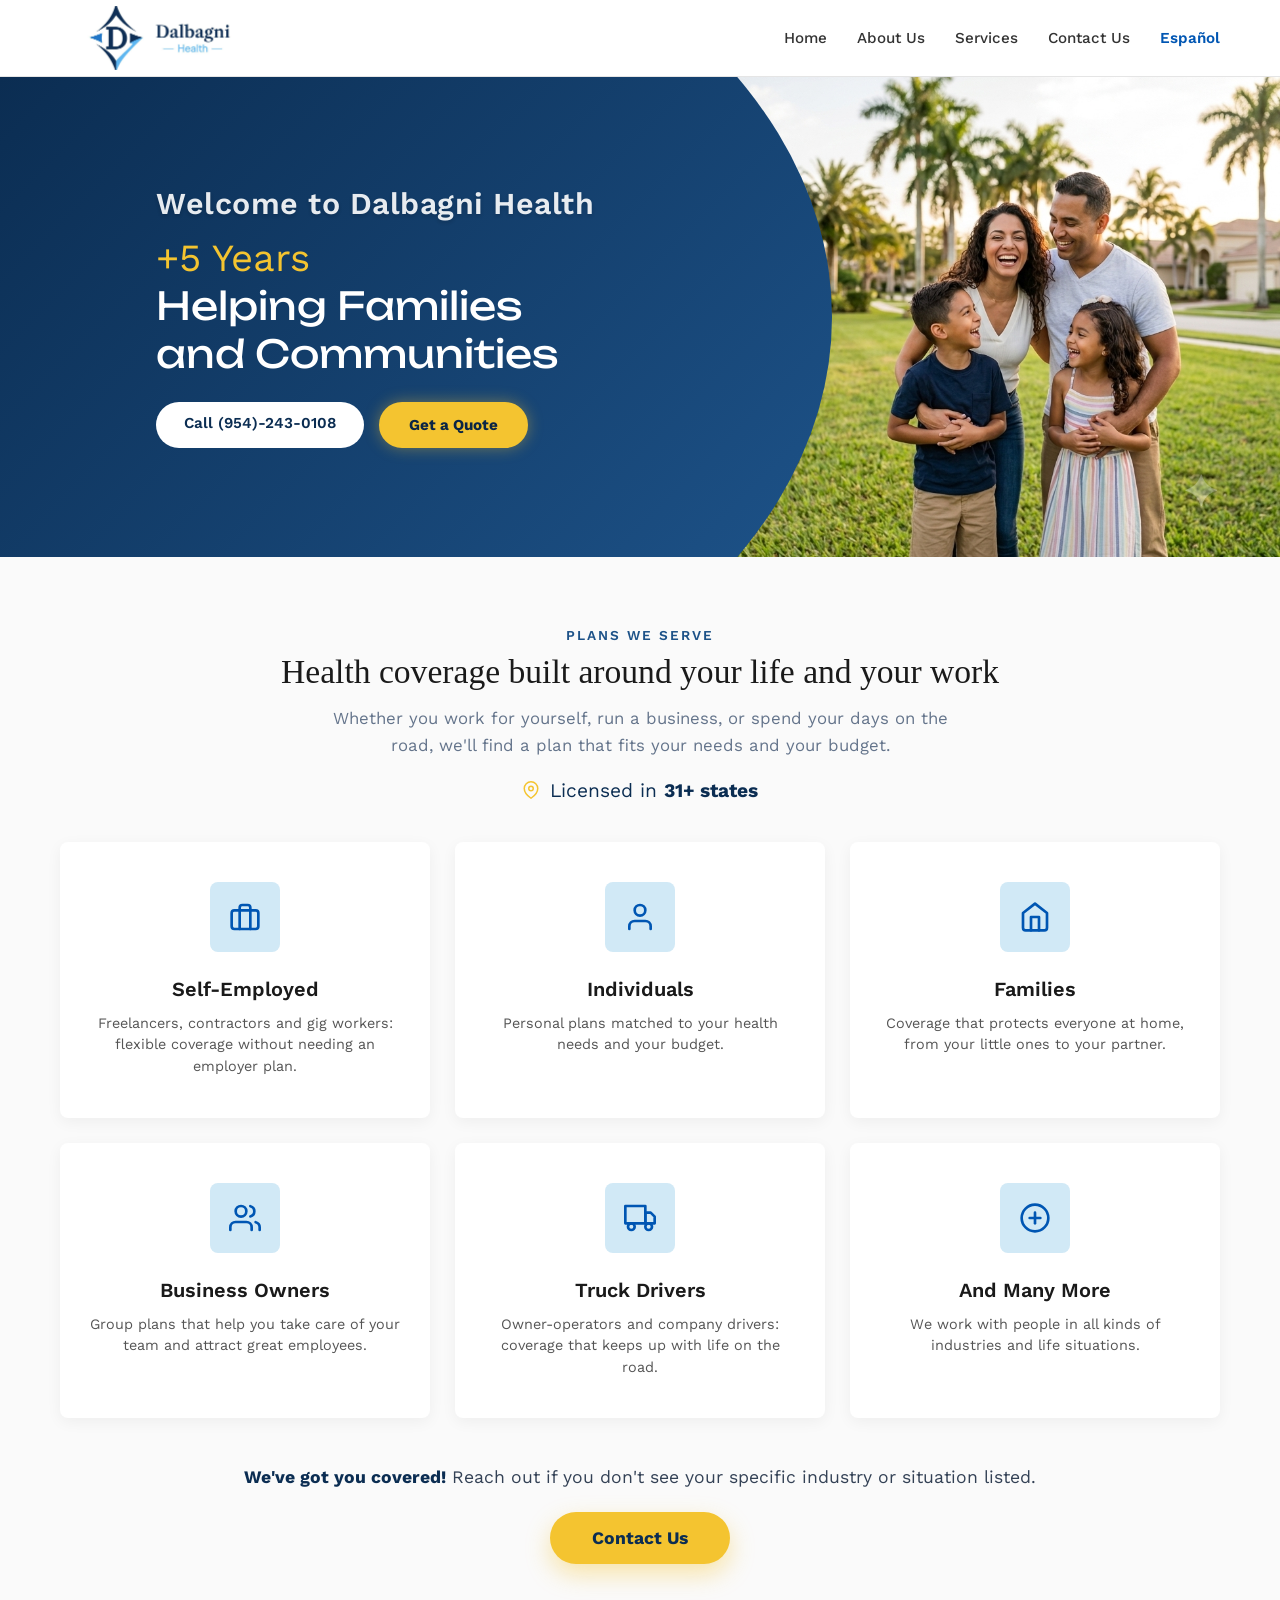
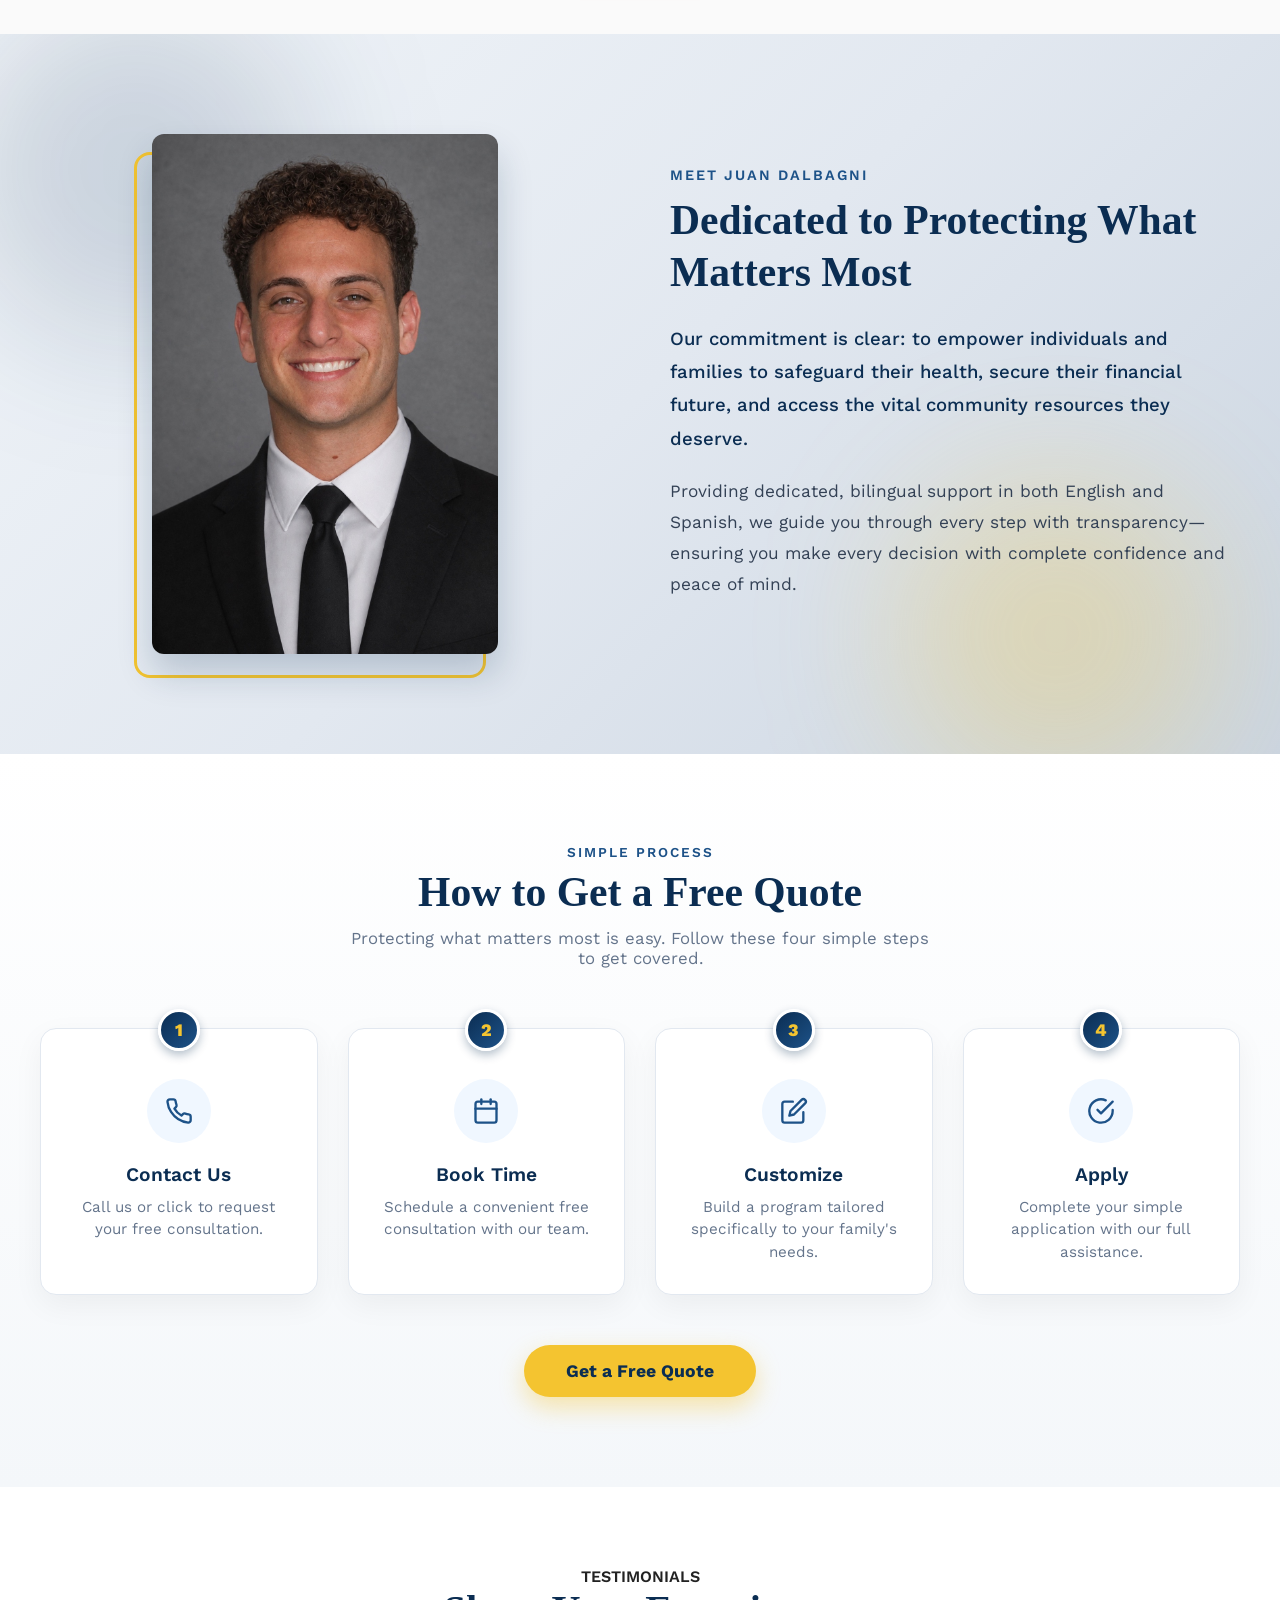
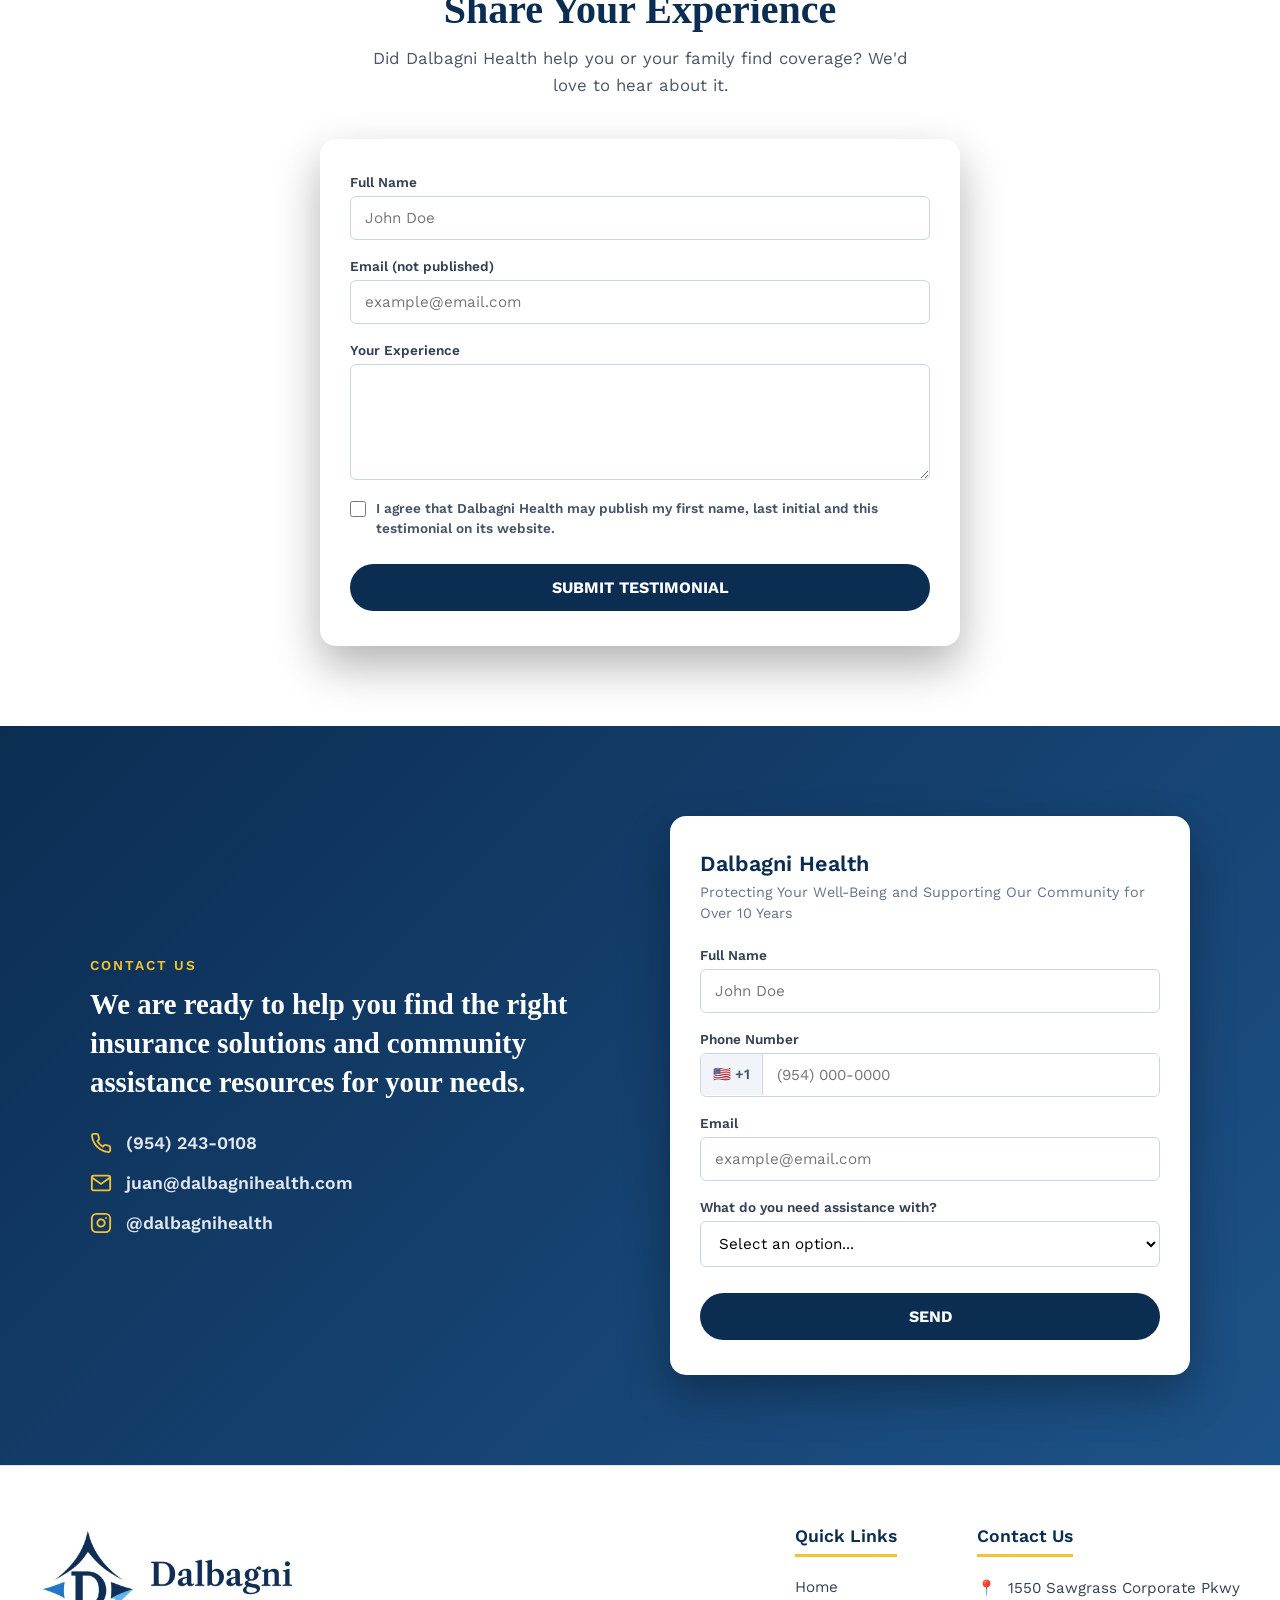
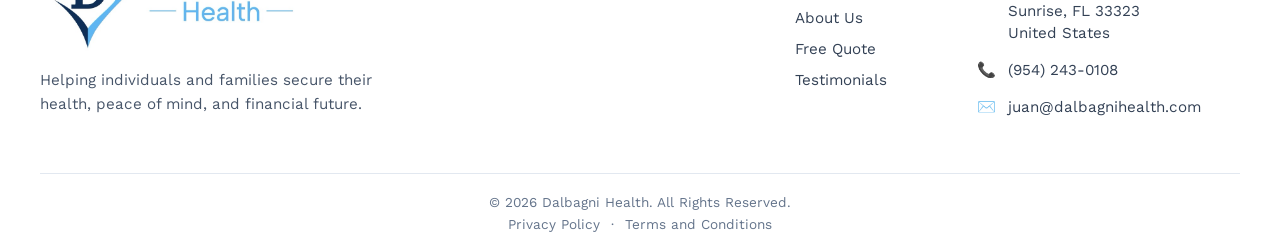
==== commit 398169ed: "Replace About section photo with Juan's new headshot Web-sized JPEG (240 KB) with descriptive alt te" ====
--- a/frontendJuanse/index.html
+++ b/frontendJuanse/index.html
@@ -135,7 +135,7 @@
     <div class="about-container">
         <div class="about-image">
             <div class="about-image-wrapper">
-                <img src="images/about-us.jpeg" alt="About Dalbagni Health">
+                <img src="images/juan-dalbagni.jpg" alt="Juan Dalbagni, licensed health insurance agent at Dalbagni Health">
             </div>
         </div>
 
@@ -212,21 +212,20 @@
 </section>
 
     <!-- Testimonials Section
-         Real client testimonials only, shared with the client's permission (submitted through the form
-         below and saved in the admin dashboard). To publish one, add a card like this inside a
-         <div class="reviews-grid"> above the form:
-            <div class="review-card">
-                <div class="reviewer-info">
-                    <div class="avatar">M</div>
-                    <div><h4>Maria R.</h4></div>
-                </div>
-                <p>"Their exact words."</p>
-            </div>
-    -->
+         Juan publishes testimonials from the admin dashboard; they load here from /api/testimonials.
+         The "What Our Clients Say" block stays hidden until at least one is published. -->
     <section id="reviews" class="reviews-section">
         <div class="reviews-container">
+            <div id="published-testimonials" hidden>
+                <div class="google-rating-header">
+                    <span class="section-subtitle" data-en="TESTIMONIALS" data-es="TESTIMONIOS">TESTIMONIALS</span>
+                    <h2 data-en="What Our Clients Say" data-es="Lo que dicen nuestros clientes">What Our Clients Say</h2>
+                </div>
+                <div class="reviews-grid" id="testimonials-grid"></div>
+            </div>
+
             <div class="google-rating-header">
-                <span class="section-subtitle" data-en="TESTIMONIALS" data-es="TESTIMONIOS">TESTIMONIALS</span>
+                <span class="section-subtitle" id="share-subtitle" data-en="TESTIMONIALS" data-es="TESTIMONIOS">TESTIMONIALS</span>
                 <h2 data-en="Share Your Experience" data-es="Comparta su experiencia">Share Your Experience</h2>
                 <p class="testimonial-intro" data-en="Did Dalbagni Health help you or your family find coverage? We'd love to hear about it." data-es="¿Dalbagni Health le ayudó a usted o a su familia a encontrar cobertura? Nos encantaría saberlo.">Did Dalbagni Health help you or your family find coverage? We'd love to hear about it.</p>
             </div>
@@ -417,6 +416,39 @@
             }
             });
 
+    </script>
+
+    <!-- Published Testimonials: built with textContent so visitors' words can't inject HTML -->
+    <script>
+        (async function loadPublishedTestimonials() {
+            try {
+                const response = await fetch(`${API_BASE_URL}/api/testimonials`);
+                const { testimonials } = await response.json();
+                if (!response.ok || !testimonials || !testimonials.length) return;
+
+                const grid = document.getElementById('testimonials-grid');
+                for (const t of testimonials) {
+                    const card = document.createElement('div');
+                    card.className = 'review-card';
+                    const info = document.createElement('div');
+                    info.className = 'reviewer-info';
+                    const avatar = document.createElement('div');
+                    avatar.className = 'avatar';
+                    avatar.textContent = (t.displayName || '?').charAt(0).toUpperCase();
+                    const name = document.createElement('h4');
+                    name.textContent = t.displayName;
+                    info.append(avatar, name);
+                    const words = document.createElement('p');
+                    words.textContent = `"${t.testimonial}"`;
+                    card.append(info, words);
+                    grid.append(card);
+                }
+                document.getElementById('published-testimonials').hidden = false;
+                document.getElementById('share-subtitle').hidden = true;
+            } catch {
+                // No testimonials to show (or the server is unreachable): the form alone still works
+            }
+        })();
     </script>
 
     <!-- Testimonial Form Submission Handler -->
--- a/frontendJuanse/style.css
+++ b/frontendJuanse/style.css
@@ -671,7 +671,14 @@
 color: #4a5568;
 line-height: 1.6;
 font-style: italic;
-margin-bottom: 20px;
+margin-bottom: 0;
+white-space: pre-line;
+overflow-wrap: anywhere;
+}
+
+/* Elements toggled with the hidden attribute stay hidden even if a class sets display */
+[hidden] {
+display: none !important;
 }
 
 /* Testimonial form */
